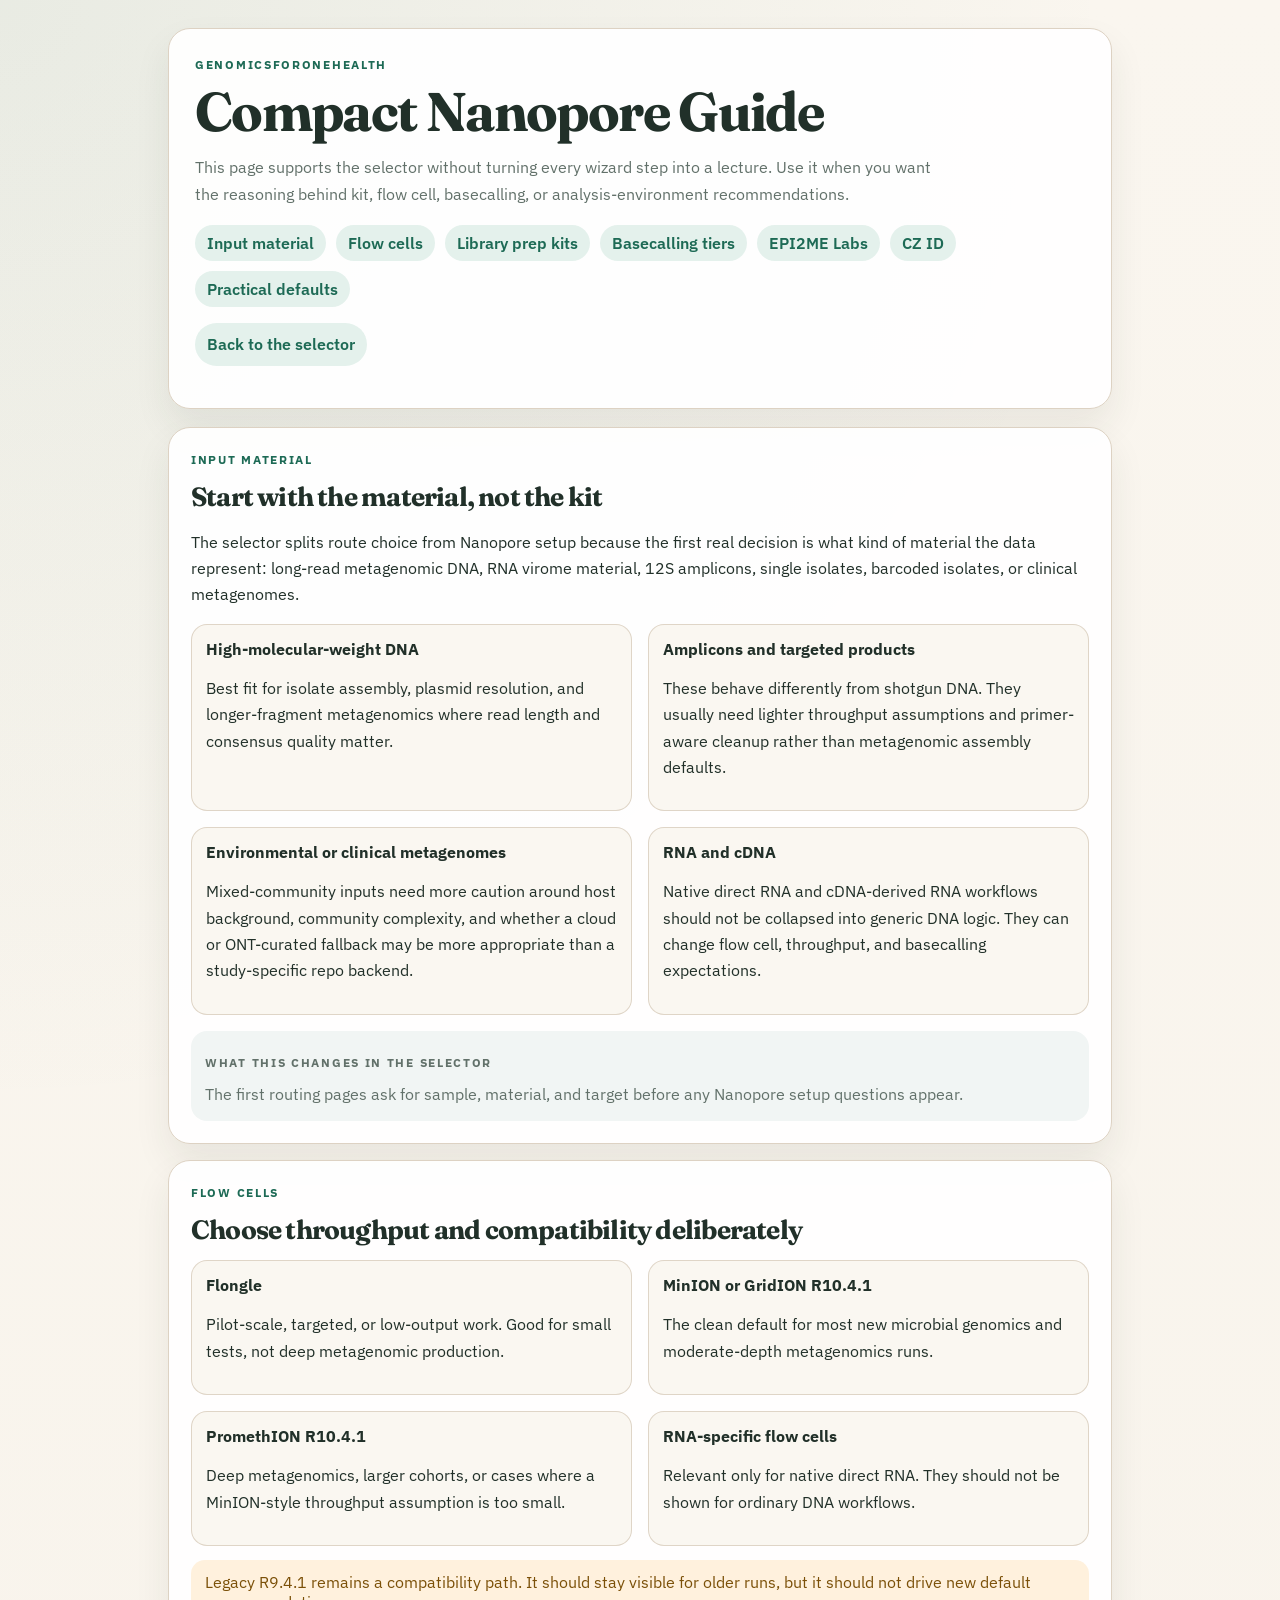
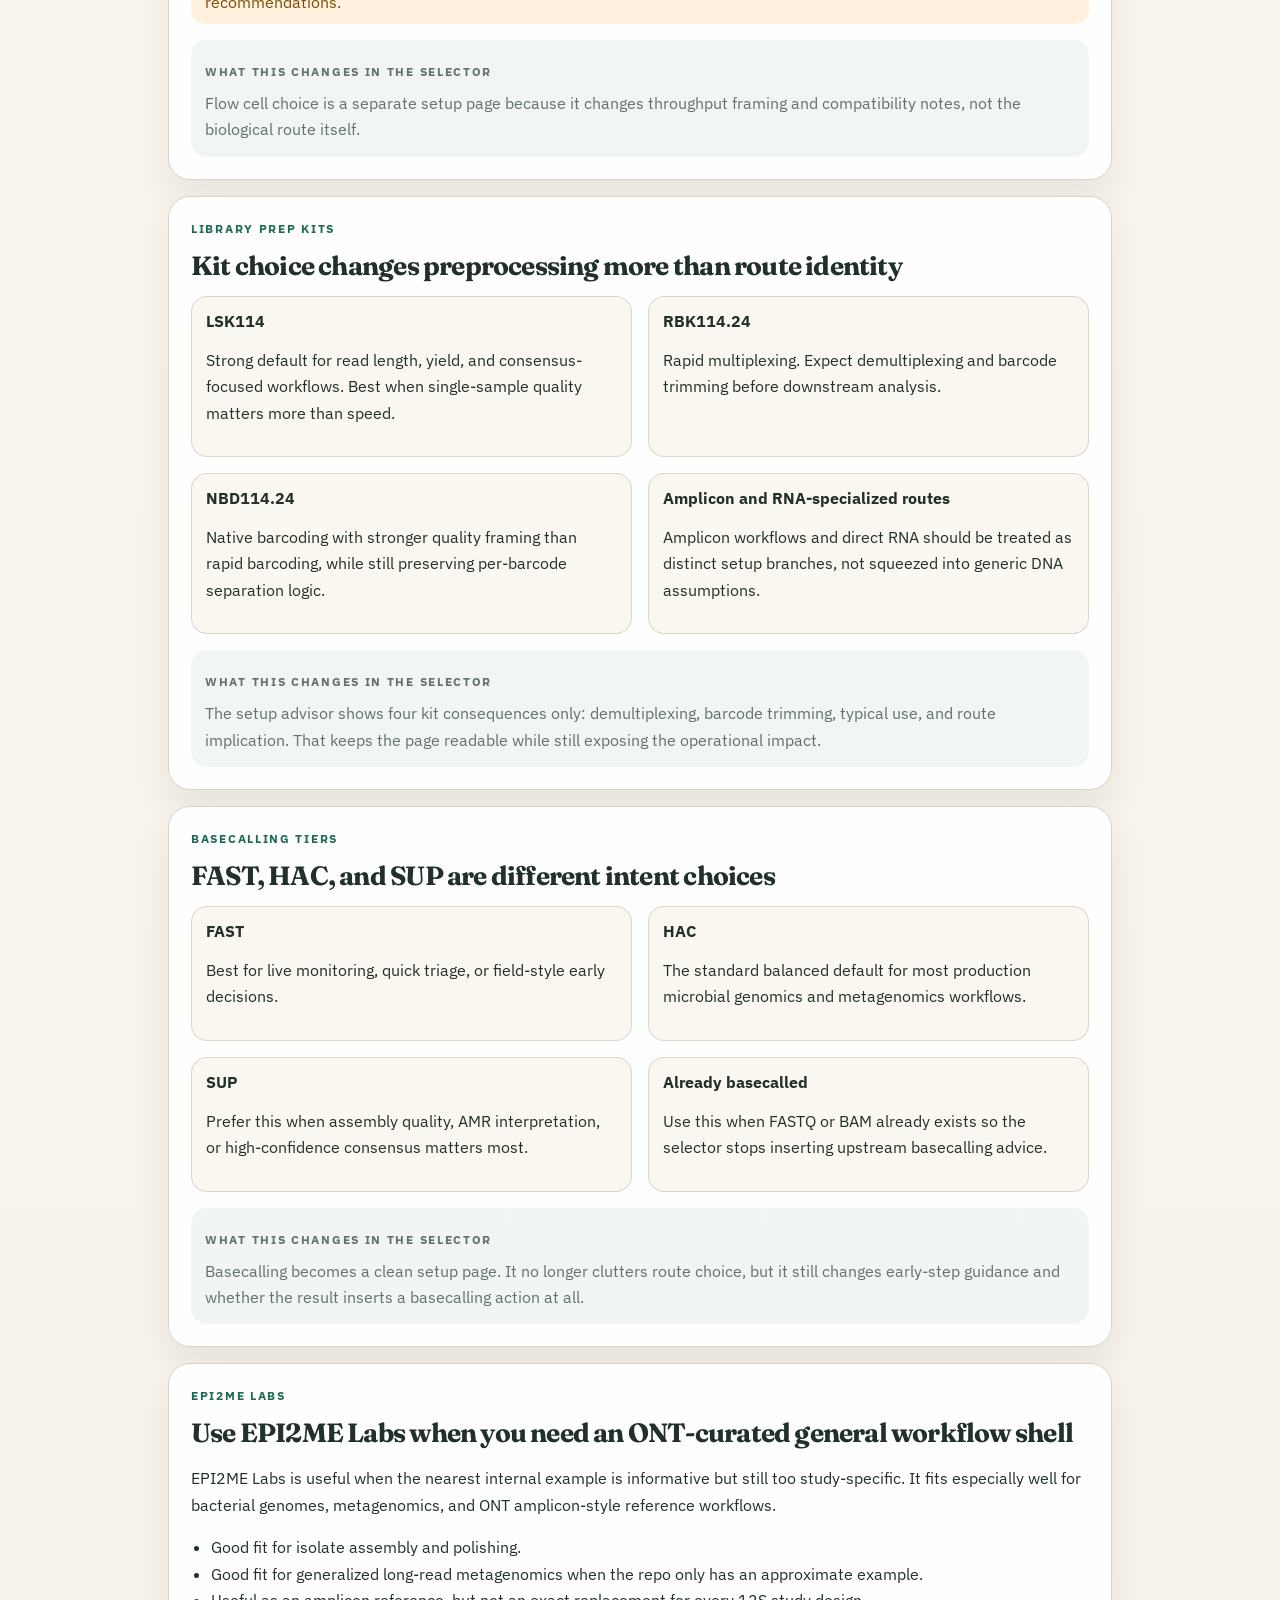
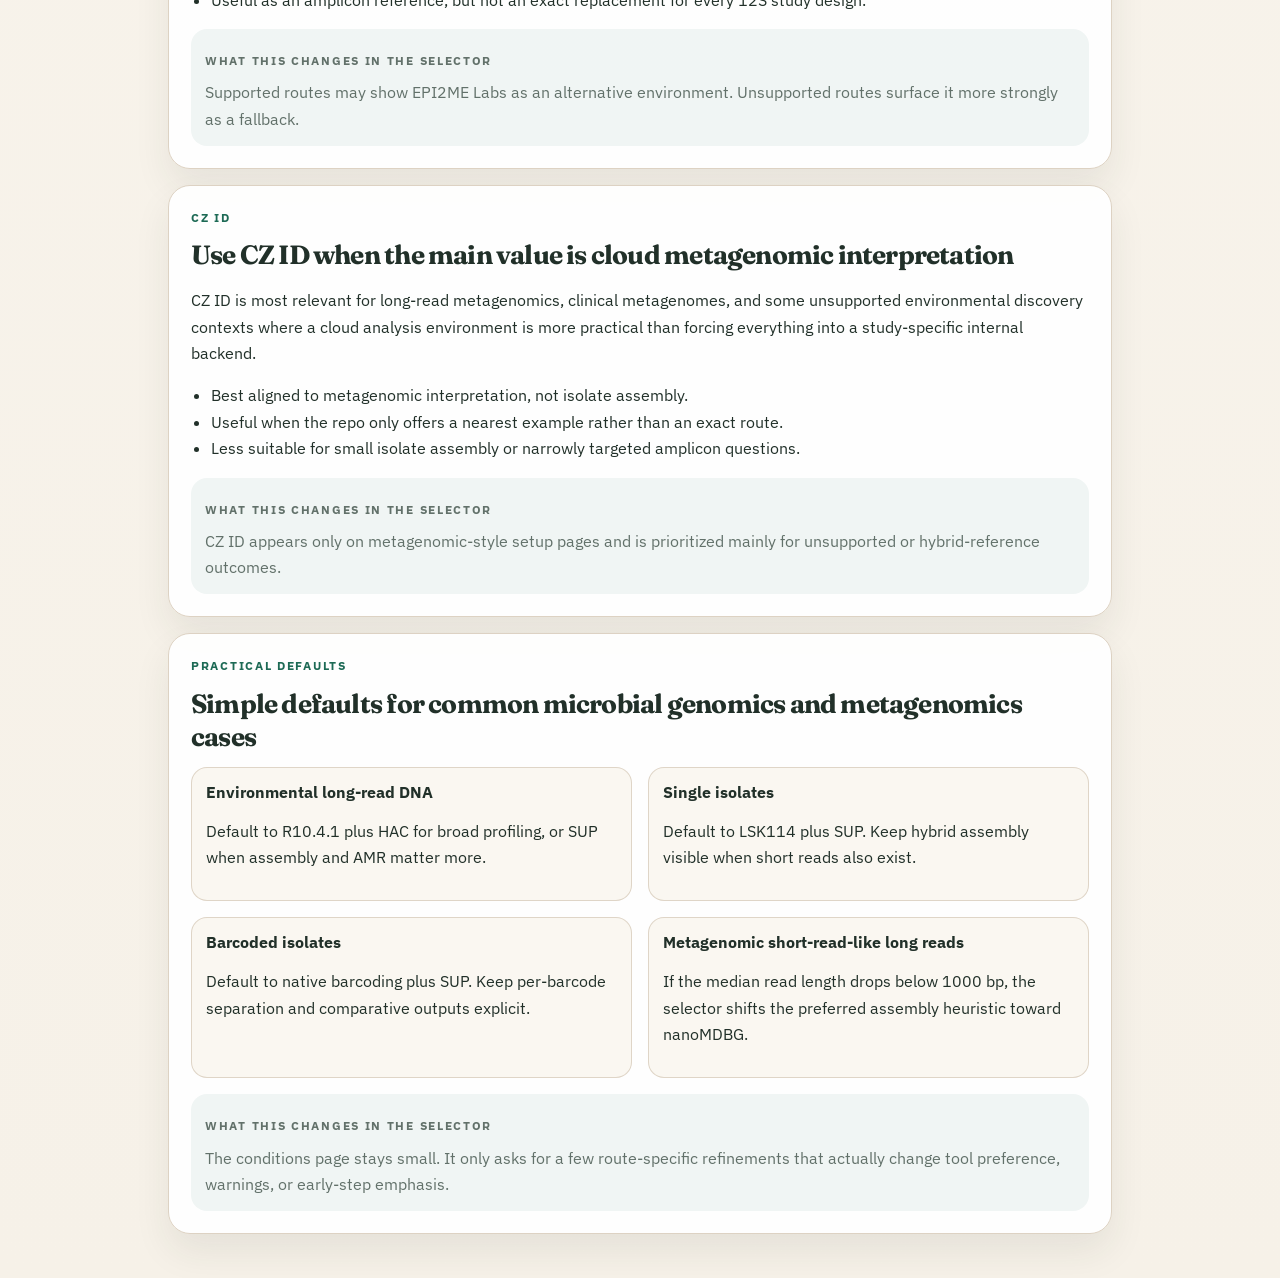
==== docs/nanopore-guide.html @ b4182f27 "docs: split selector into route and setup advisors" ====
<!DOCTYPE html>
<html lang="en">

<head>
  <meta charset="UTF-8">
  <meta name="viewport" content="width=device-width, initial-scale=1.0">
  <title>Nanopore Guide</title>
  <meta name="description"
    content="Compact Nanopore guide for the GenomicsForOneHealth selector: input material, flow cells, kits, basecalling tiers, and when to use EPI2ME Labs or CZ ID.">
  <link rel="preconnect" href="https://fonts.googleapis.com">
  <link rel="preconnect" href="https://fonts.gstatic.com" crossorigin>
  <link
    href="https://fonts.googleapis.com/css2?family=Fraunces:opsz,wght@9..144,600;9..144,700&family=IBM+Plex+Sans:wght@400;500;600;700&display=swap"
    rel="stylesheet">
  <style>
    :root {
      --bg: #f6f1e8;
      --panel: #ffffff;
      --line: #ddd2c3;
      --text: #213029;
      --muted: #62716a;
      --accent: #1d6a55;
      --accent-soft: #e4f1ec;
      --warn-bg: #fff1dd;
      --warn-text: #7b5008;
      --shadow: 0 18px 36px rgba(33, 48, 41, 0.08);
      --radius: 22px;
    }

    * {
      box-sizing: border-box;
    }

    body {
      margin: 0;
      font-family: "IBM Plex Sans", system-ui, sans-serif;
      color: var(--text);
      background:
        radial-gradient(circle at top left, rgba(29, 106, 85, 0.08), transparent 24%),
        linear-gradient(180deg, #faf6ef 0%, var(--bg) 100%);
    }

    main {
      max-width: 980px;
      margin: 0 auto;
      padding: 28px 18px 44px;
    }

    header,
    section {
      background: rgba(255, 255, 255, 0.94);
      border: 1px solid var(--line);
      border-radius: var(--radius);
      box-shadow: var(--shadow);
    }

    header {
      padding: 26px;
    }

    .eyebrow,
    .section-label,
    .impact-label {
      margin: 0;
      font-size: 0.76rem;
      font-weight: 700;
      letter-spacing: 0.14em;
      text-transform: uppercase;
      color: var(--accent);
    }

    h1,
    h2 {
      margin: 10px 0 0;
      font-family: "Fraunces", Georgia, serif;
      letter-spacing: -0.03em;
    }

    h1 {
      font-size: clamp(2rem, 5vw, 3.4rem);
      line-height: 0.98;
    }

    h2 {
      font-size: 1.65rem;
    }

    p,
    li {
      line-height: 1.65;
    }

    .hero-text {
      max-width: 740px;
      color: var(--muted);
    }

    .guide-nav {
      margin-top: 18px;
      display: flex;
      flex-wrap: wrap;
      gap: 10px;
    }

    .guide-nav a,
    .back-link {
      display: inline-flex;
      align-items: center;
      padding: 8px 12px;
      border-radius: 999px;
      text-decoration: none;
      font-weight: 600;
      background: var(--accent-soft);
      color: var(--accent);
    }

    .stack {
      display: grid;
      gap: 16px;
      margin-top: 18px;
    }

    section {
      padding: 22px;
    }

    .two-col {
      display: grid;
      grid-template-columns: repeat(2, minmax(0, 1fr));
      gap: 16px;
      margin-top: 14px;
    }

    .subcard {
      padding: 14px;
      border-radius: 16px;
      background: #faf7f1;
      border: 1px solid rgba(221, 210, 195, 0.9);
    }

    .subcard h3 {
      margin: 0 0 8px;
      font-size: 1rem;
    }

    .impact {
      margin-top: 16px;
      padding: 14px;
      border-radius: 16px;
      background: rgba(29, 106, 85, 0.06);
    }

    .impact p {
      margin: 8px 0 0;
      color: var(--muted);
    }

    .warning {
      margin-top: 14px;
      padding: 12px 14px;
      border-radius: 14px;
      background: var(--warn-bg);
      color: var(--warn-text);
    }

    ul {
      padding-left: 20px;
    }

    @media (max-width: 720px) {
      .two-col {
        grid-template-columns: 1fr;
      }
    }
  </style>
</head>

<body>
  <main>
    <header>
      <p class="eyebrow">GenomicsForOneHealth</p>
      <h1>Compact Nanopore Guide</h1>
      <p class="hero-text">
        This page supports the selector without turning every wizard step into a lecture. Use it when you want the
        reasoning behind kit, flow cell, basecalling, or analysis-environment recommendations.
      </p>
      <nav class="guide-nav">
        <a href="#input-material">Input material</a>
        <a href="#flow-cells">Flow cells</a>
        <a href="#library-prep-kits">Library prep kits</a>
        <a href="#basecalling-tiers">Basecalling tiers</a>
        <a href="#epi2me">EPI2ME Labs</a>
        <a href="#czid">CZ ID</a>
        <a href="#defaults">Practical defaults</a>
      </nav>
      <p><a class="back-link" href="index.html">Back to the selector</a></p>
    </header>

    <div class="stack">
      <section id="input-material">
        <p class="section-label">Input material</p>
        <h2>Start with the material, not the kit</h2>
        <p>
          The selector splits route choice from Nanopore setup because the first real decision is what kind of material
          the data represent: long-read metagenomic DNA, RNA virome material, 12S amplicons, single isolates,
          barcoded isolates, or clinical metagenomes.
        </p>
        <div class="two-col">
          <div class="subcard">
            <h3>High-molecular-weight DNA</h3>
            <p>
              Best fit for isolate assembly, plasmid resolution, and longer-fragment metagenomics where read length and
              consensus quality matter.
            </p>
          </div>
          <div class="subcard">
            <h3>Amplicons and targeted products</h3>
            <p>
              These behave differently from shotgun DNA. They usually need lighter throughput assumptions and
              primer-aware cleanup rather than metagenomic assembly defaults.
            </p>
          </div>
          <div class="subcard">
            <h3>Environmental or clinical metagenomes</h3>
            <p>
              Mixed-community inputs need more caution around host background, community complexity, and whether a
              cloud or ONT-curated fallback may be more appropriate than a study-specific repo backend.
            </p>
          </div>
          <div class="subcard">
            <h3>RNA and cDNA</h3>
            <p>
              Native direct RNA and cDNA-derived RNA workflows should not be collapsed into generic DNA logic. They can
              change flow cell, throughput, and basecalling expectations.
            </p>
          </div>
        </div>
        <div class="impact">
          <p class="impact-label">What this changes in the selector</p>
          <p>
            The first routing pages ask for sample, material, and target before any Nanopore setup questions appear.
          </p>
        </div>
      </section>

      <section id="flow-cells">
        <p class="section-label">Flow cells</p>
        <h2>Choose throughput and compatibility deliberately</h2>
        <div class="two-col">
          <div class="subcard">
            <h3>Flongle</h3>
            <p>Pilot-scale, targeted, or low-output work. Good for small tests, not deep metagenomic production.</p>
          </div>
          <div class="subcard">
            <h3>MinION or GridION R10.4.1</h3>
            <p>The clean default for most new microbial genomics and moderate-depth metagenomics runs.</p>
          </div>
          <div class="subcard">
            <h3>PromethION R10.4.1</h3>
            <p>Deep metagenomics, larger cohorts, or cases where a MinION-style throughput assumption is too small.</p>
          </div>
          <div class="subcard">
            <h3>RNA-specific flow cells</h3>
            <p>Relevant only for native direct RNA. They should not be shown for ordinary DNA workflows.</p>
          </div>
        </div>
        <div class="warning">
          Legacy R9.4.1 remains a compatibility path. It should stay visible for older runs, but it should not drive
          new default recommendations.
        </div>
        <div class="impact">
          <p class="impact-label">What this changes in the selector</p>
          <p>
            Flow cell choice is a separate setup page because it changes throughput framing and compatibility notes,
            not the biological route itself.
          </p>
        </div>
      </section>

      <section id="library-prep-kits">
        <p class="section-label">Library prep kits</p>
        <h2>Kit choice changes preprocessing more than route identity</h2>
        <div class="two-col">
          <div class="subcard">
            <h3>LSK114</h3>
            <p>
              Strong default for read length, yield, and consensus-focused workflows. Best when single-sample quality
              matters more than speed.
            </p>
          </div>
          <div class="subcard">
            <h3>RBK114.24</h3>
            <p>
              Rapid multiplexing. Expect demultiplexing and barcode trimming before downstream analysis.
            </p>
          </div>
          <div class="subcard">
            <h3>NBD114.24</h3>
            <p>
              Native barcoding with stronger quality framing than rapid barcoding, while still preserving per-barcode
              separation logic.
            </p>
          </div>
          <div class="subcard">
            <h3>Amplicon and RNA-specialized routes</h3>
            <p>
              Amplicon workflows and direct RNA should be treated as distinct setup branches, not squeezed into generic
              DNA assumptions.
            </p>
          </div>
        </div>
        <div class="impact">
          <p class="impact-label">What this changes in the selector</p>
          <p>
            The setup advisor shows four kit consequences only: demultiplexing, barcode trimming, typical use, and
            route implication. That keeps the page readable while still exposing the operational impact.
          </p>
        </div>
      </section>

      <section id="basecalling-tiers">
        <p class="section-label">Basecalling tiers</p>
        <h2>FAST, HAC, and SUP are different intent choices</h2>
        <div class="two-col">
          <div class="subcard">
            <h3>FAST</h3>
            <p>Best for live monitoring, quick triage, or field-style early decisions.</p>
          </div>
          <div class="subcard">
            <h3>HAC</h3>
            <p>The standard balanced default for most production microbial genomics and metagenomics workflows.</p>
          </div>
          <div class="subcard">
            <h3>SUP</h3>
            <p>Prefer this when assembly quality, AMR interpretation, or high-confidence consensus matters most.</p>
          </div>
          <div class="subcard">
            <h3>Already basecalled</h3>
            <p>Use this when FASTQ or BAM already exists so the selector stops inserting upstream basecalling advice.</p>
          </div>
        </div>
        <div class="impact">
          <p class="impact-label">What this changes in the selector</p>
          <p>
            Basecalling becomes a clean setup page. It no longer clutters route choice, but it still changes early-step
            guidance and whether the result inserts a basecalling action at all.
          </p>
        </div>
      </section>

      <section id="epi2me">
        <p class="section-label">EPI2ME Labs</p>
        <h2>Use EPI2ME Labs when you need an ONT-curated general workflow shell</h2>
        <p>
          EPI2ME Labs is useful when the nearest internal example is informative but still too study-specific. It fits
          especially well for bacterial genomes, metagenomics, and ONT amplicon-style reference workflows.
        </p>
        <ul>
          <li>Good fit for isolate assembly and polishing.</li>
          <li>Good fit for generalized long-read metagenomics when the repo only has an approximate example.</li>
          <li>Useful as an amplicon reference, but not an exact replacement for every 12S study design.</li>
        </ul>
        <div class="impact">
          <p class="impact-label">What this changes in the selector</p>
          <p>
            Supported routes may show EPI2ME Labs as an alternative environment. Unsupported routes surface it more
            strongly as a fallback.
          </p>
        </div>
      </section>

      <section id="czid">
        <p class="section-label">CZ ID</p>
        <h2>Use CZ ID when the main value is cloud metagenomic interpretation</h2>
        <p>
          CZ ID is most relevant for long-read metagenomics, clinical metagenomes, and some unsupported environmental
          discovery contexts where a cloud analysis environment is more practical than forcing everything into a
          study-specific internal backend.
        </p>
        <ul>
          <li>Best aligned to metagenomic interpretation, not isolate assembly.</li>
          <li>Useful when the repo only offers a nearest example rather than an exact route.</li>
          <li>Less suitable for small isolate assembly or narrowly targeted amplicon questions.</li>
        </ul>
        <div class="impact">
          <p class="impact-label">What this changes in the selector</p>
          <p>
            CZ ID appears only on metagenomic-style setup pages and is prioritized mainly for unsupported or
            hybrid-reference outcomes.
          </p>
        </div>
      </section>

      <section id="defaults">
        <p class="section-label">Practical defaults</p>
        <h2>Simple defaults for common microbial genomics and metagenomics cases</h2>
        <div class="two-col">
          <div class="subcard">
            <h3>Environmental long-read DNA</h3>
            <p>Default to R10.4.1 plus HAC for broad profiling, or SUP when assembly and AMR matter more.</p>
          </div>
          <div class="subcard">
            <h3>Single isolates</h3>
            <p>Default to LSK114 plus SUP. Keep hybrid assembly visible when short reads also exist.</p>
          </div>
          <div class="subcard">
            <h3>Barcoded isolates</h3>
            <p>Default to native barcoding plus SUP. Keep per-barcode separation and comparative outputs explicit.</p>
          </div>
          <div class="subcard">
            <h3>Metagenomic short-read-like long reads</h3>
            <p>If the median read length drops below 1000 bp, the selector shifts the preferred assembly heuristic toward nanoMDBG.</p>
          </div>
        </div>
        <div class="impact">
          <p class="impact-label">What this changes in the selector</p>
          <p>
            The conditions page stays small. It only asks for a few route-specific refinements that actually change
            tool preference, warnings, or early-step emphasis.
          </p>
        </div>
      </section>
    </div>
  </main>
</body>

</html>
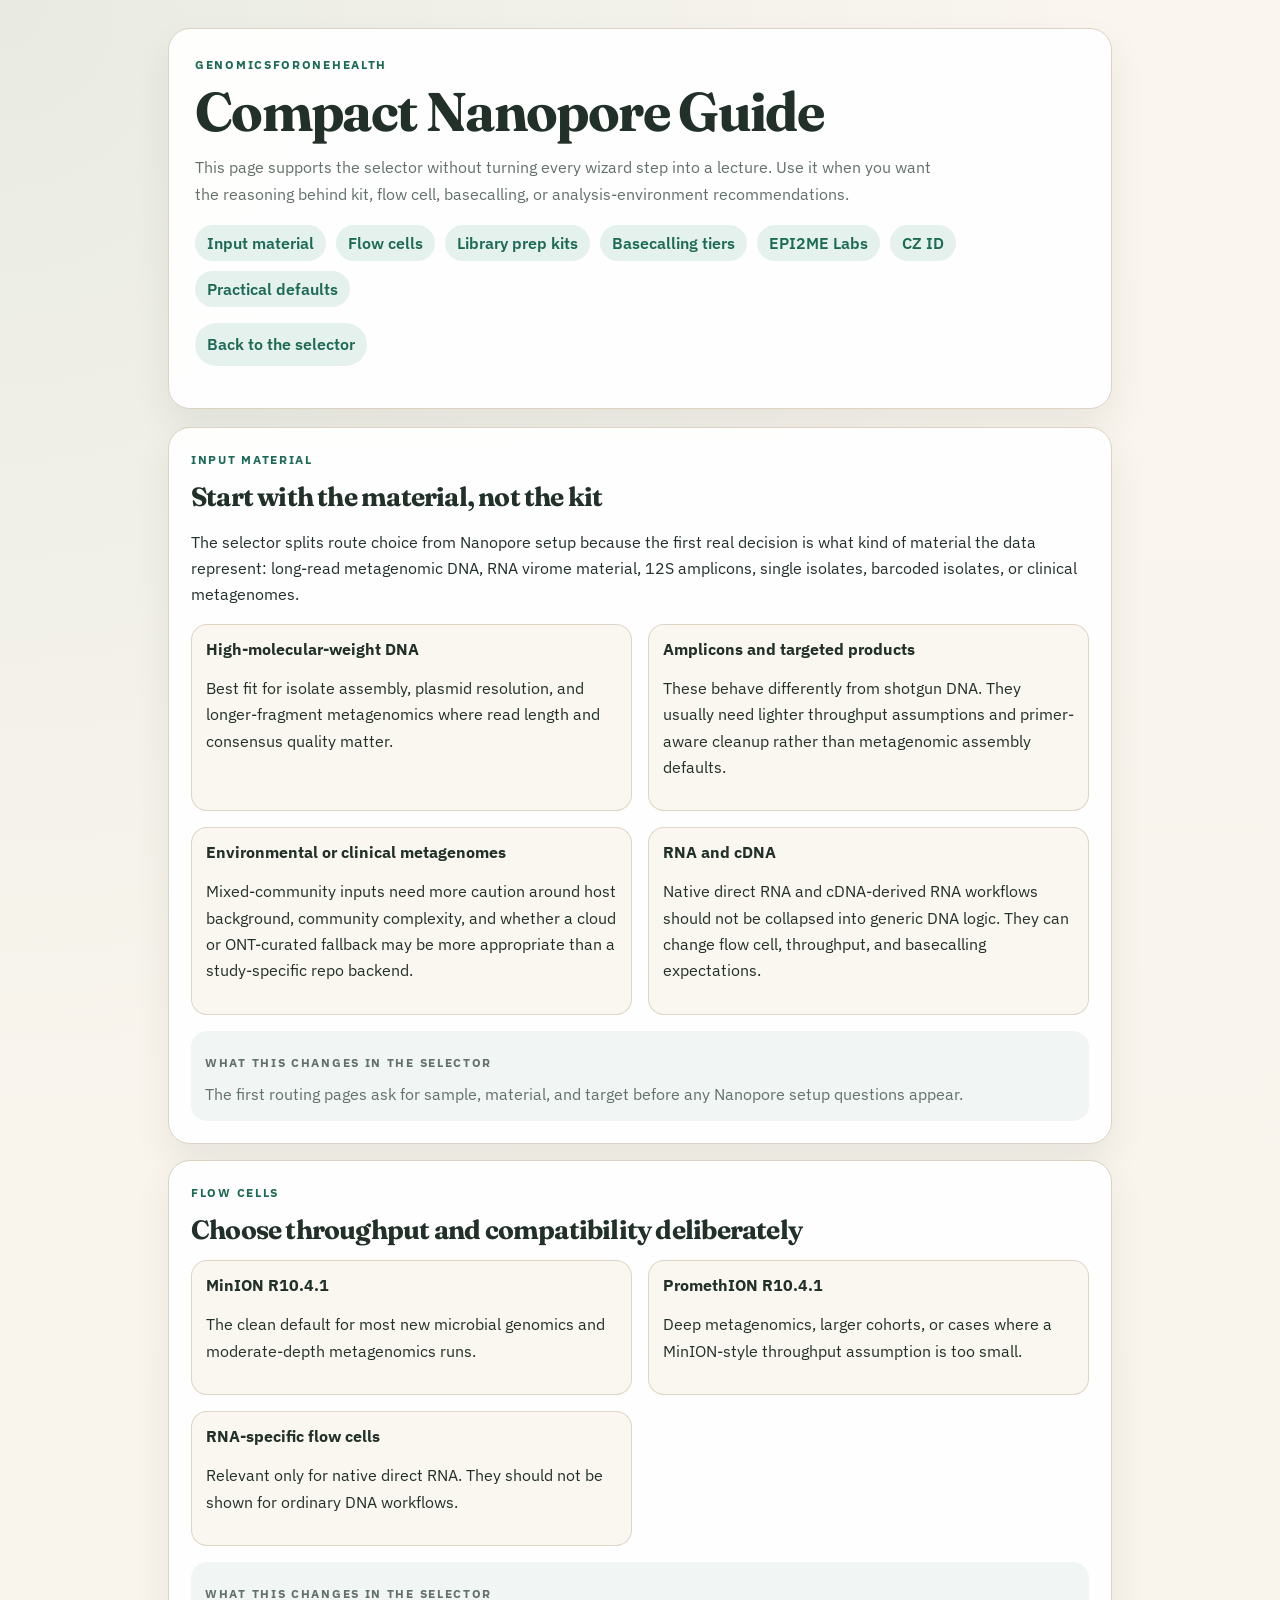
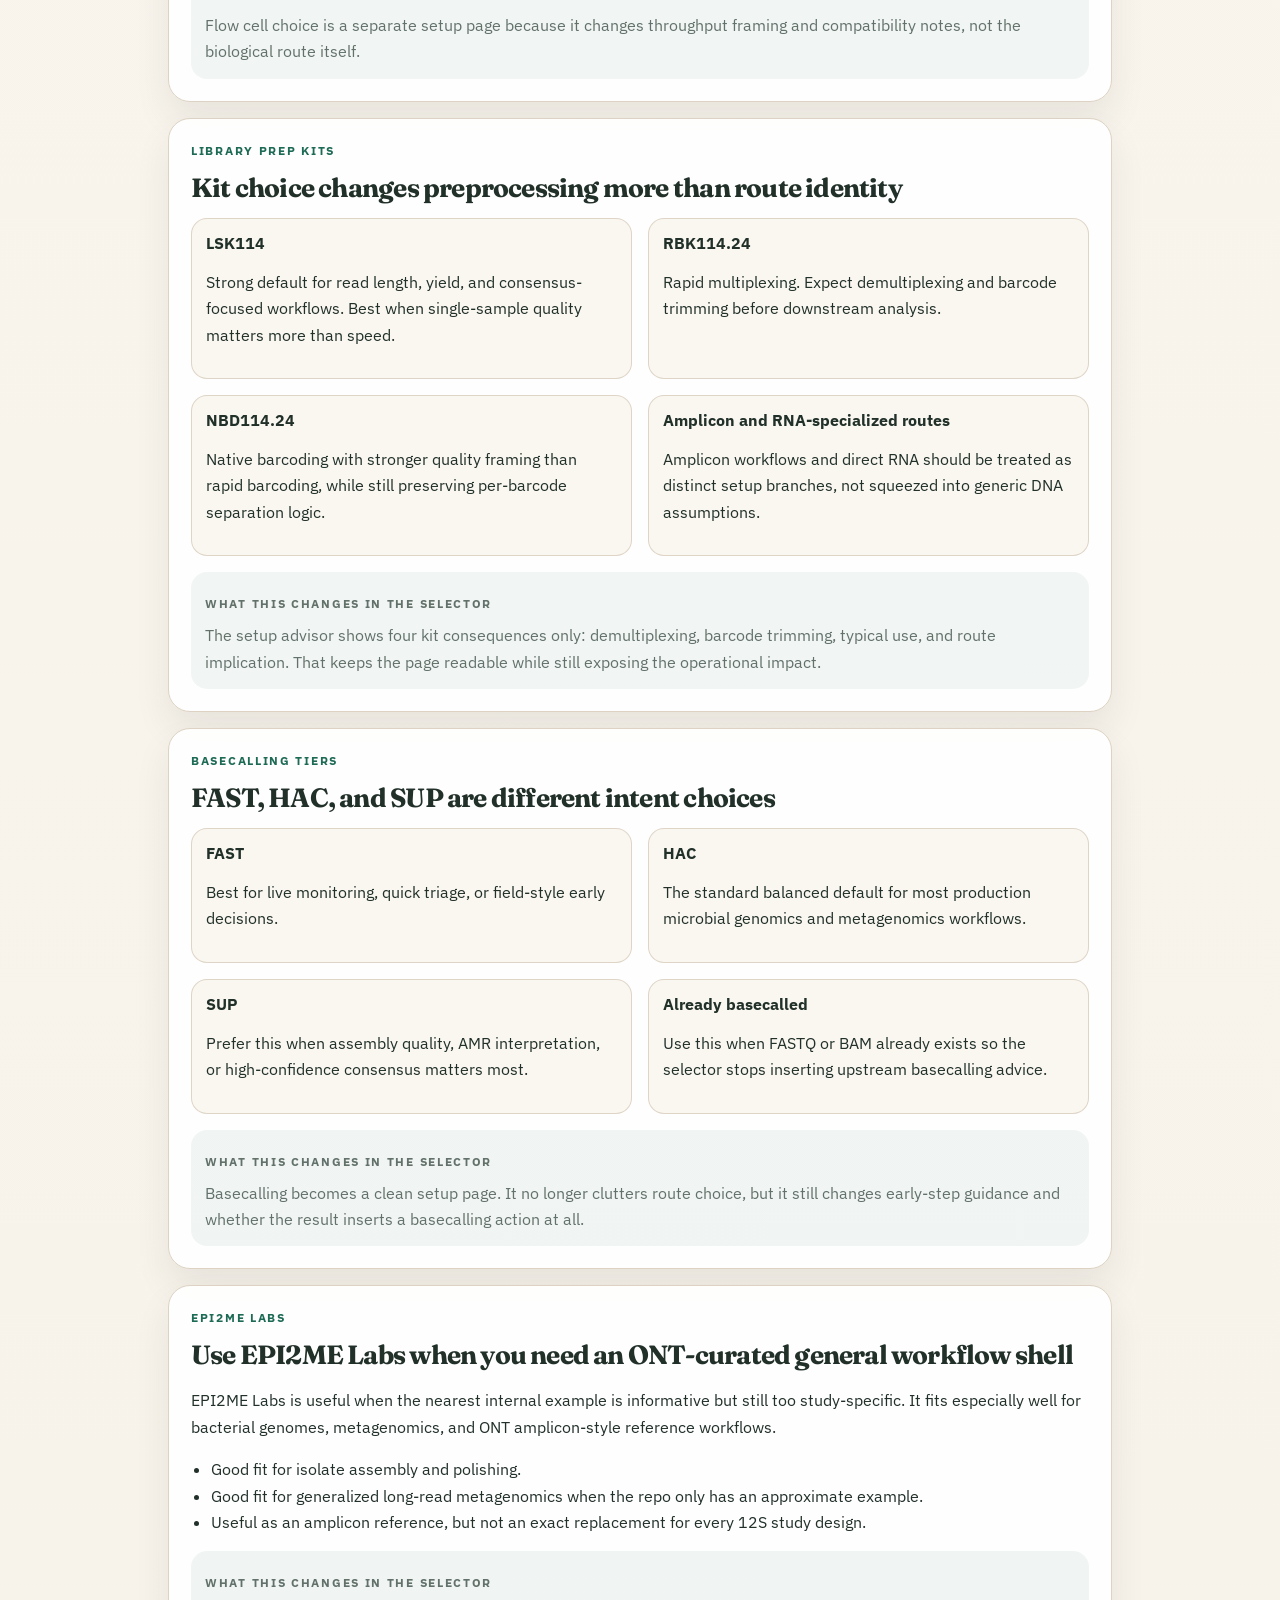
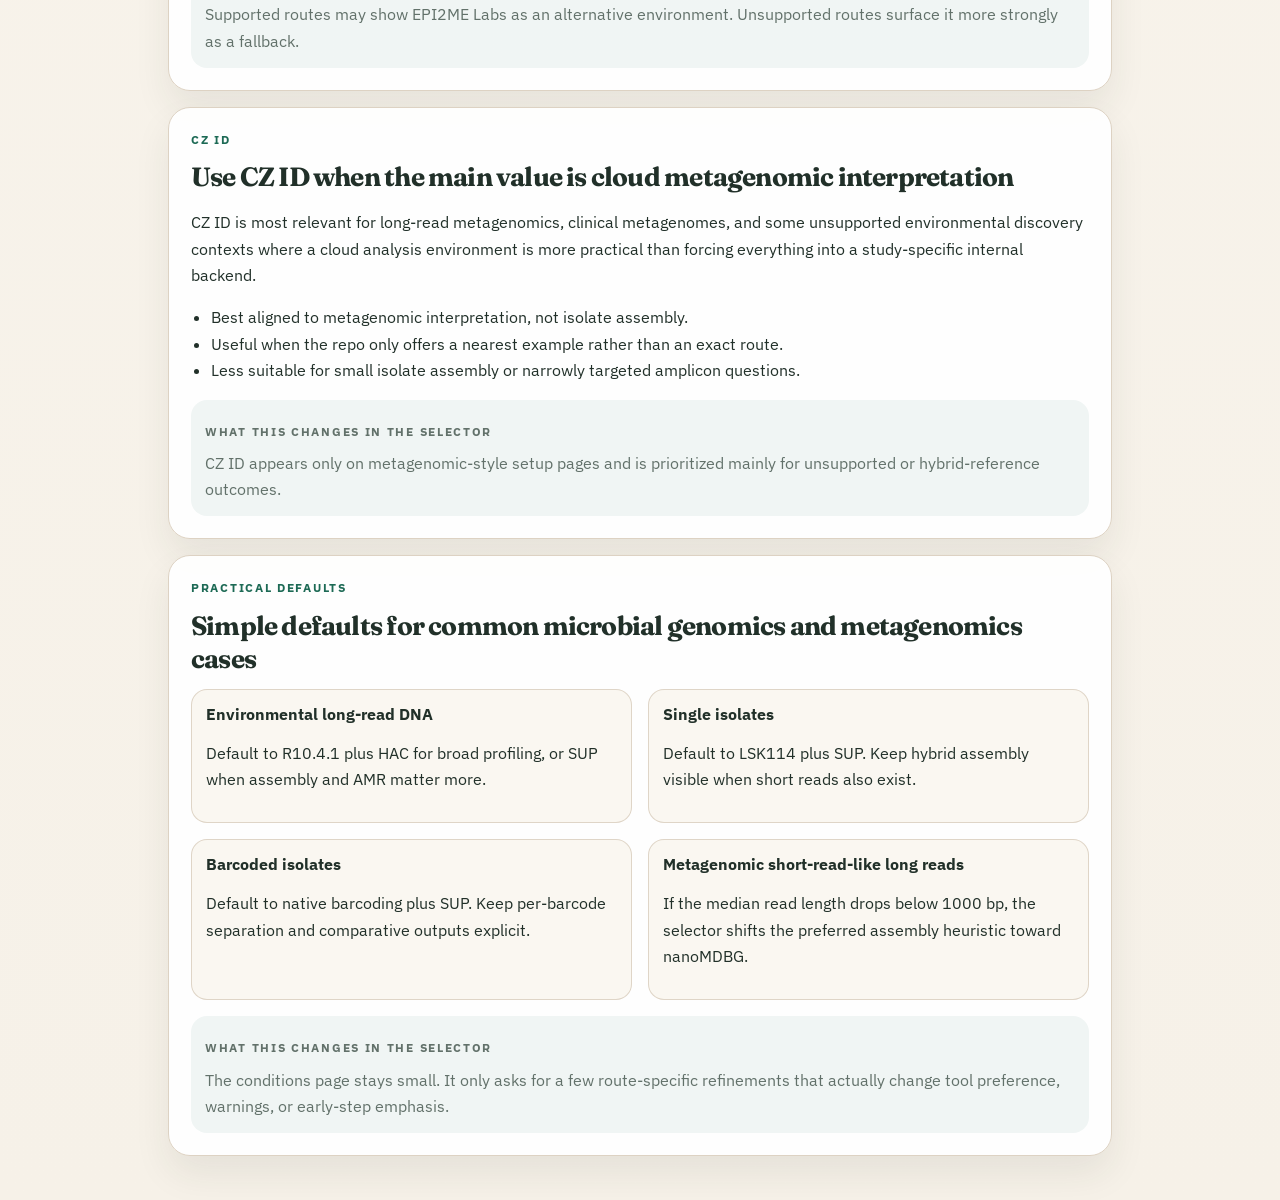
==== commit 55e2e7ad: "docs: remove extra flow cell references" ====
--- a/docs/nanopore-guide.html
+++ b/docs/nanopore-guide.html
@@ -248,11 +248,7 @@
         <h2>Choose throughput and compatibility deliberately</h2>
         <div class="two-col">
           <div class="subcard">
-            <h3>Flongle</h3>
-            <p>Pilot-scale, targeted, or low-output work. Good for small tests, not deep metagenomic production.</p>
-          </div>
-          <div class="subcard">
-            <h3>MinION or GridION R10.4.1</h3>
+            <h3>MinION R10.4.1</h3>
             <p>The clean default for most new microbial genomics and moderate-depth metagenomics runs.</p>
           </div>
           <div class="subcard">
@@ -263,10 +259,6 @@
             <h3>RNA-specific flow cells</h3>
             <p>Relevant only for native direct RNA. They should not be shown for ordinary DNA workflows.</p>
           </div>
-        </div>
-        <div class="warning">
-          Legacy R9.4.1 remains a compatibility path. It should stay visible for older runs, but it should not drive
-          new default recommendations.
         </div>
         <div class="impact">
           <p class="impact-label">What this changes in the selector</p>
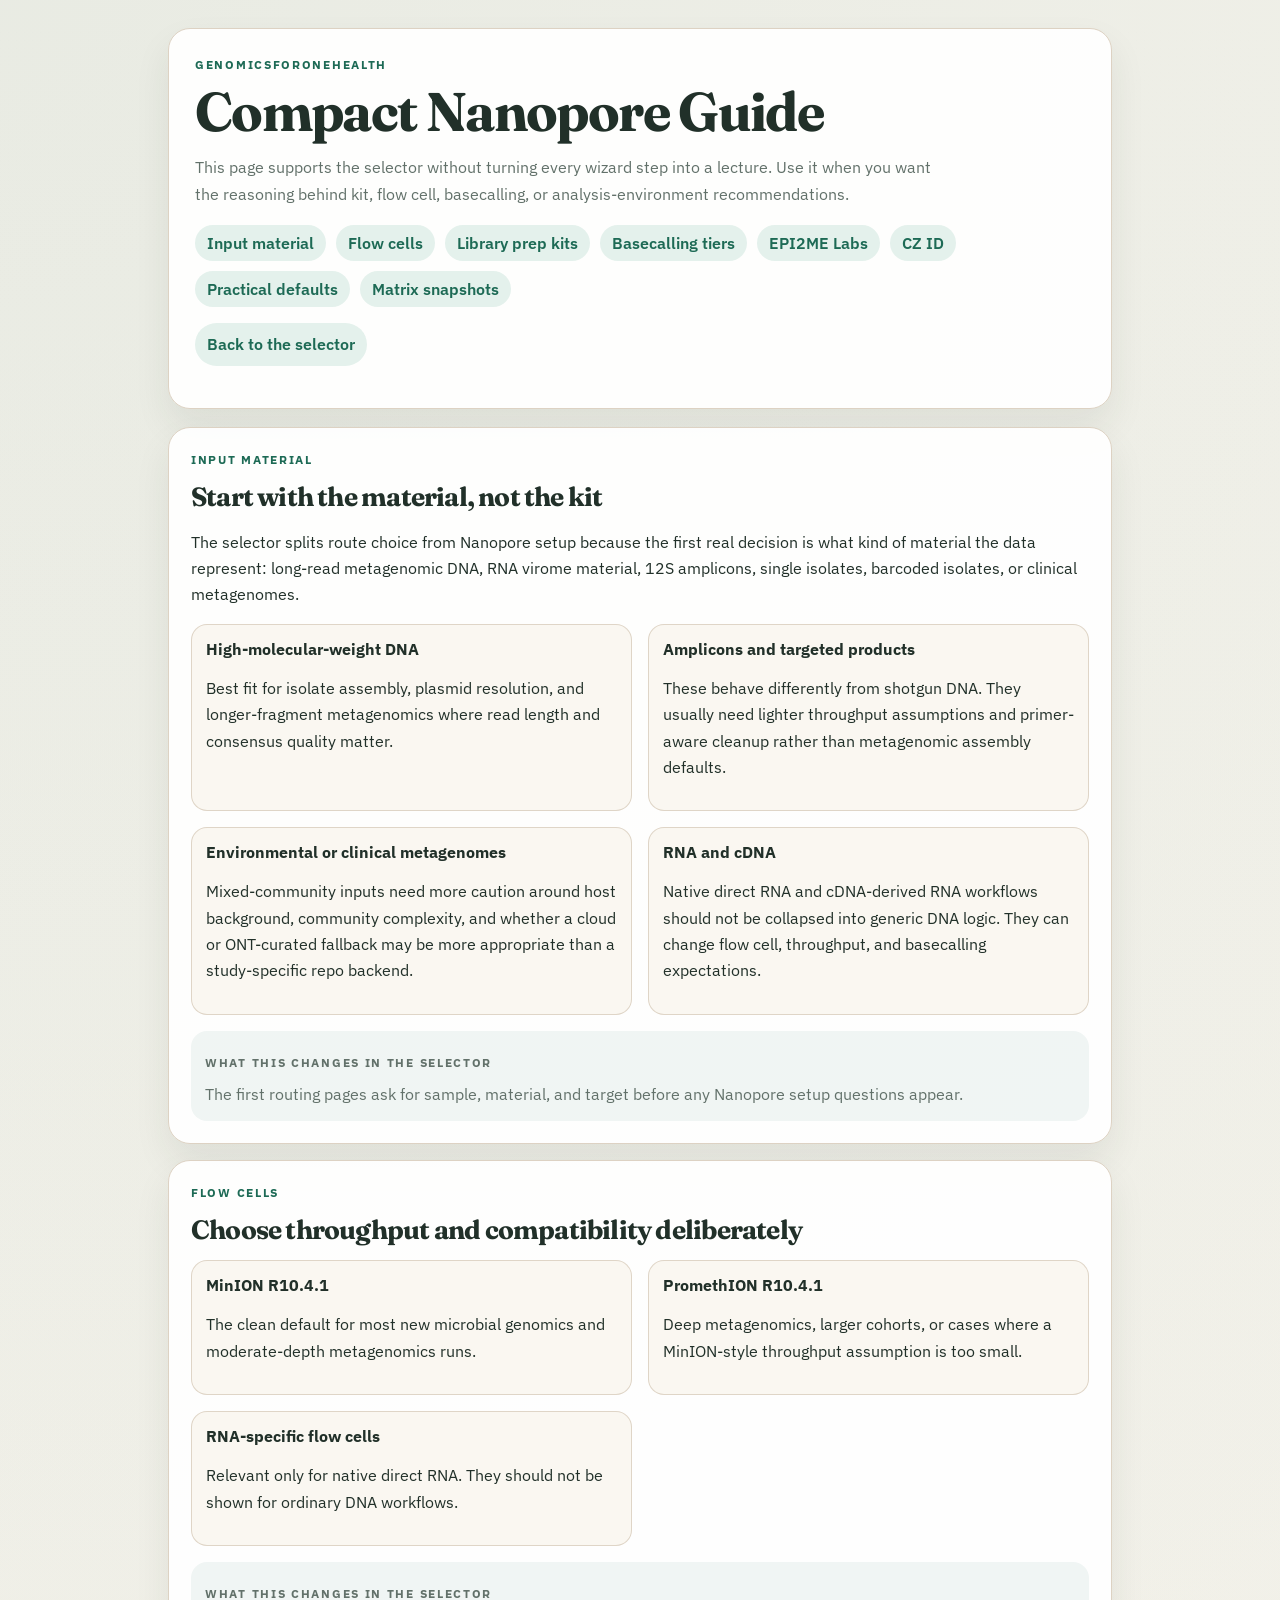
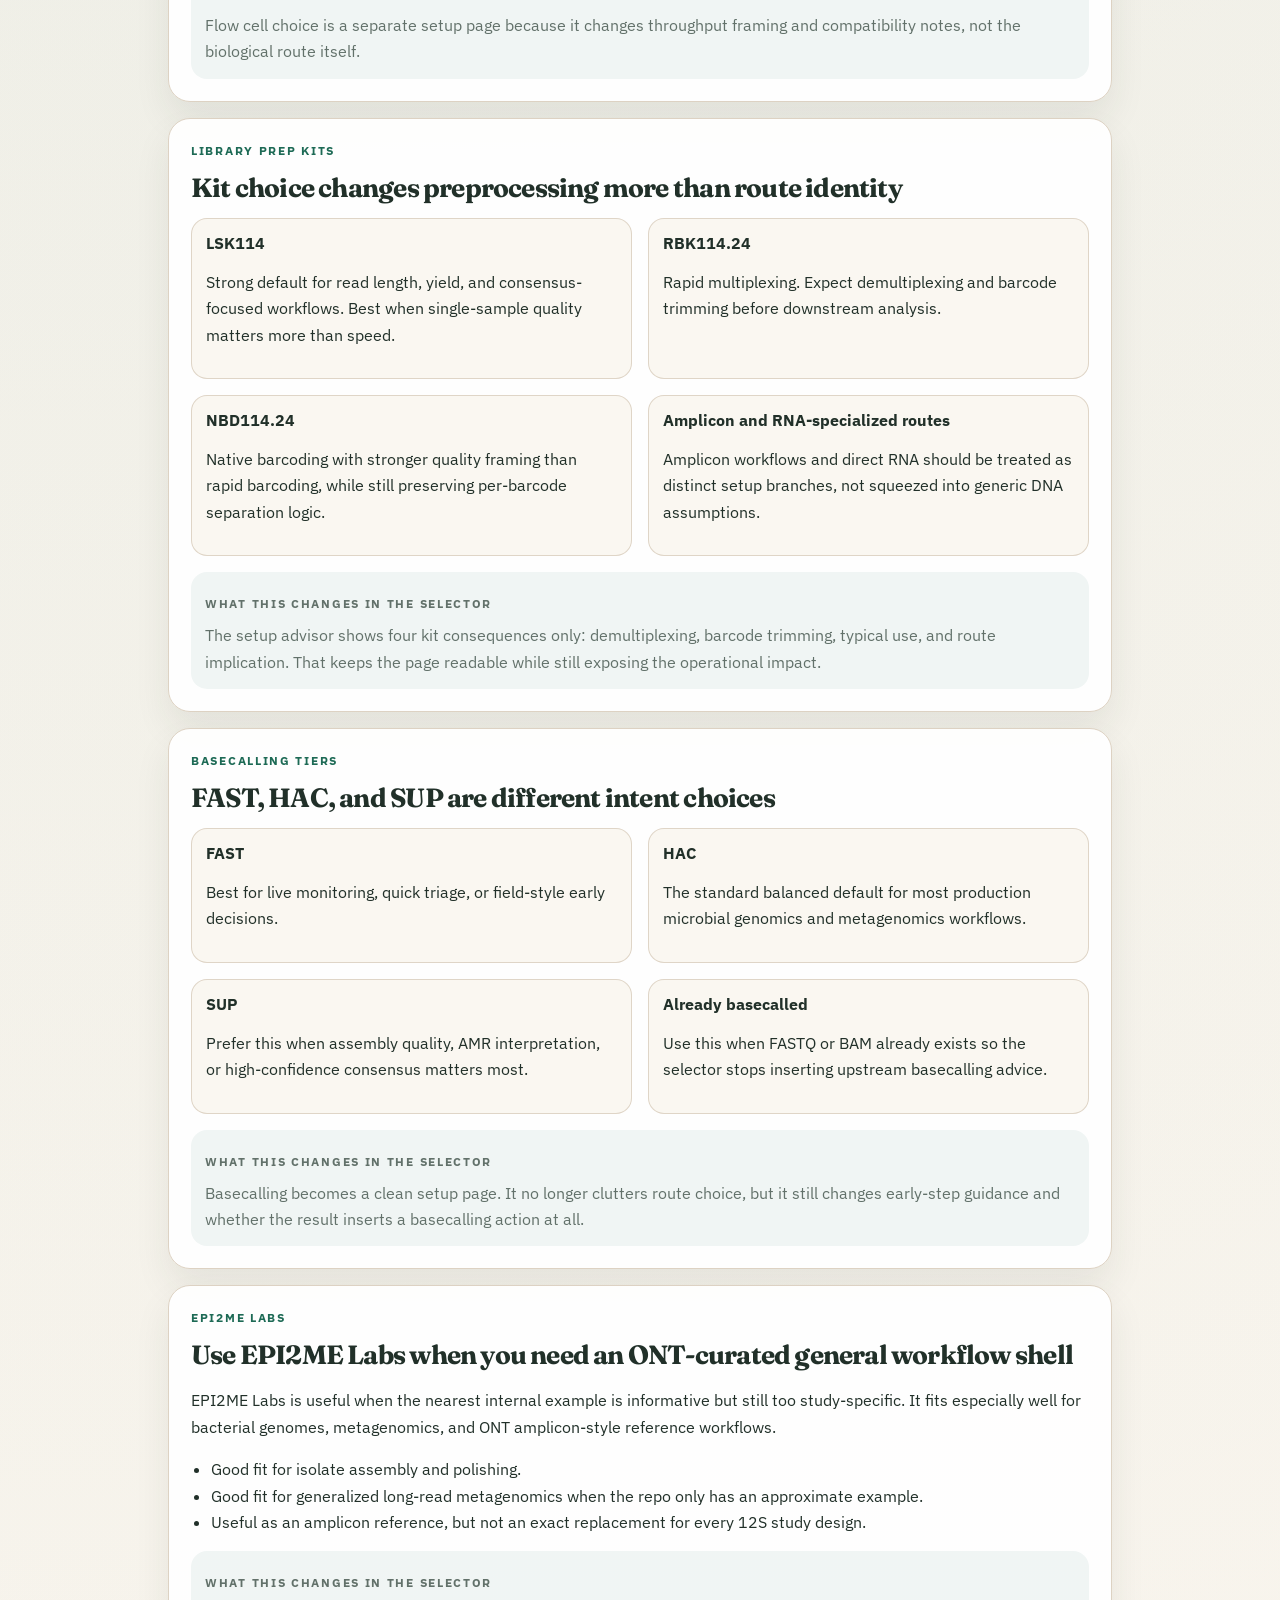
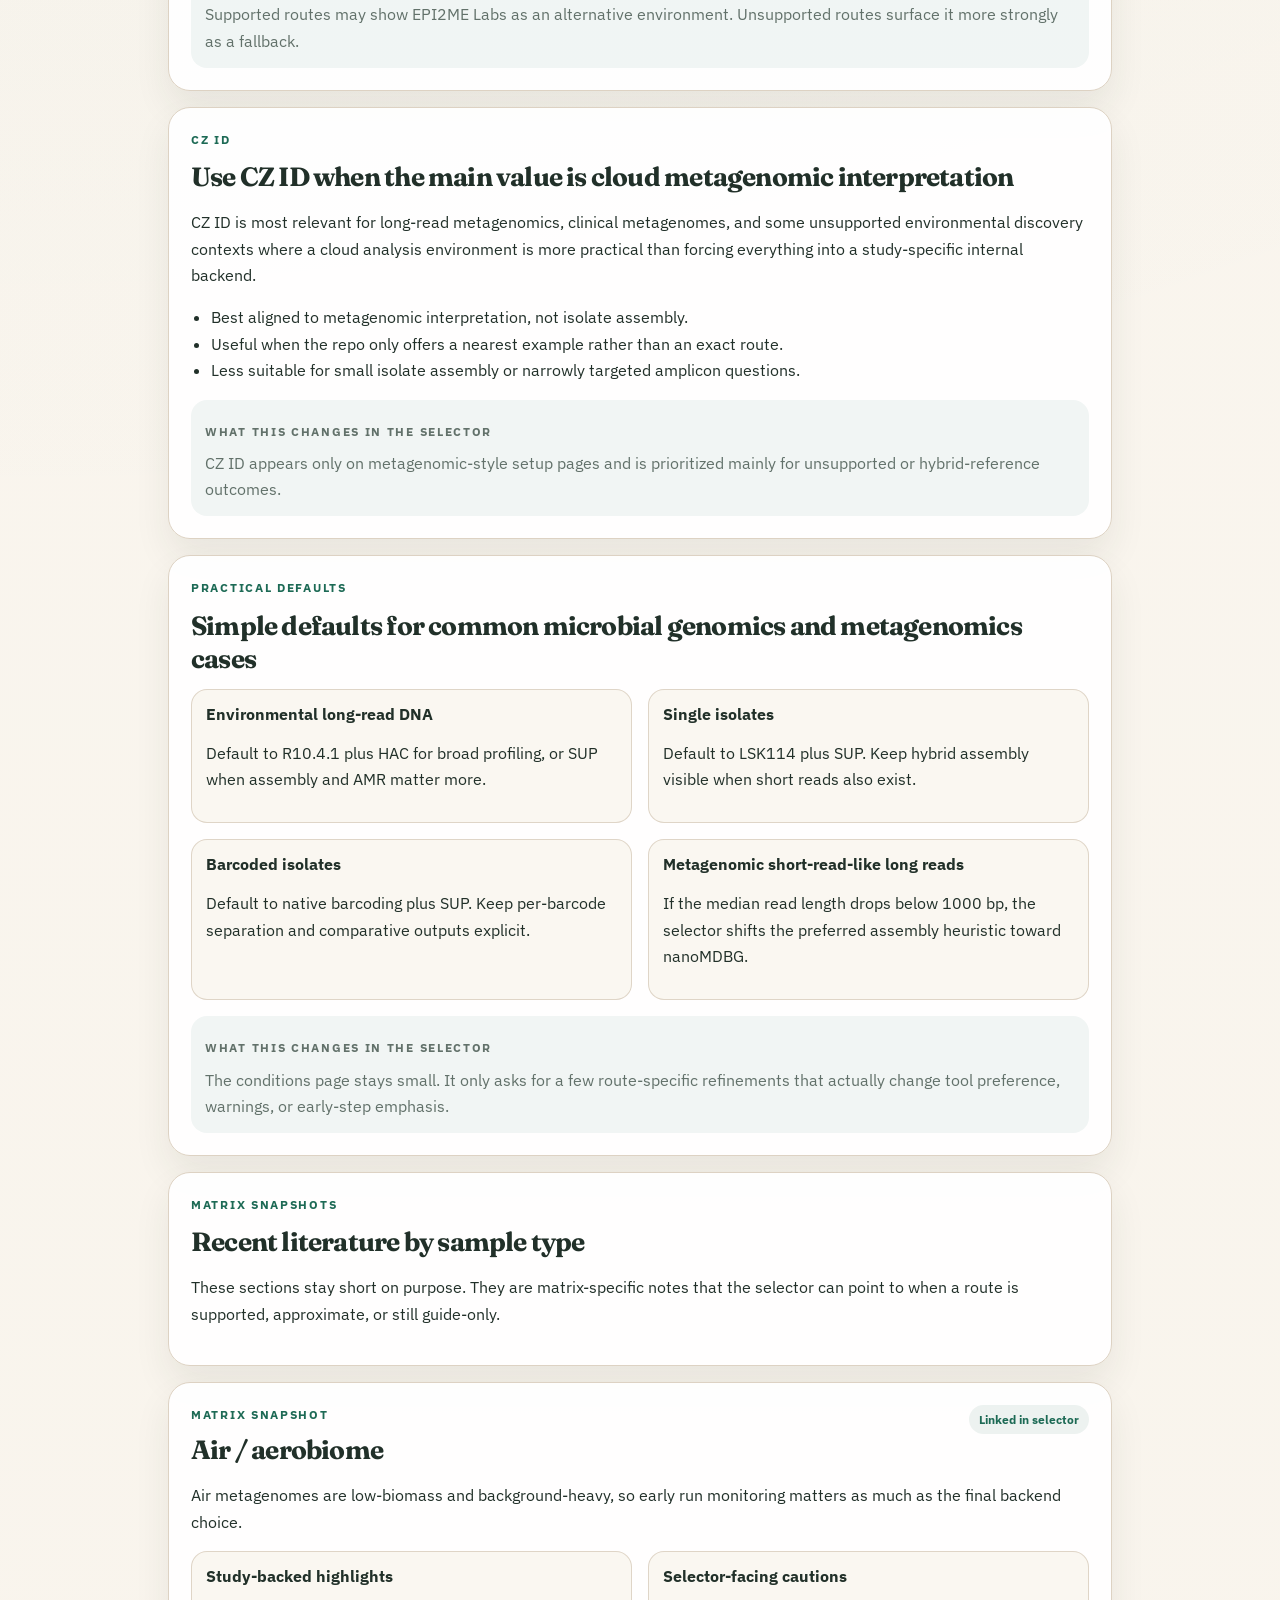
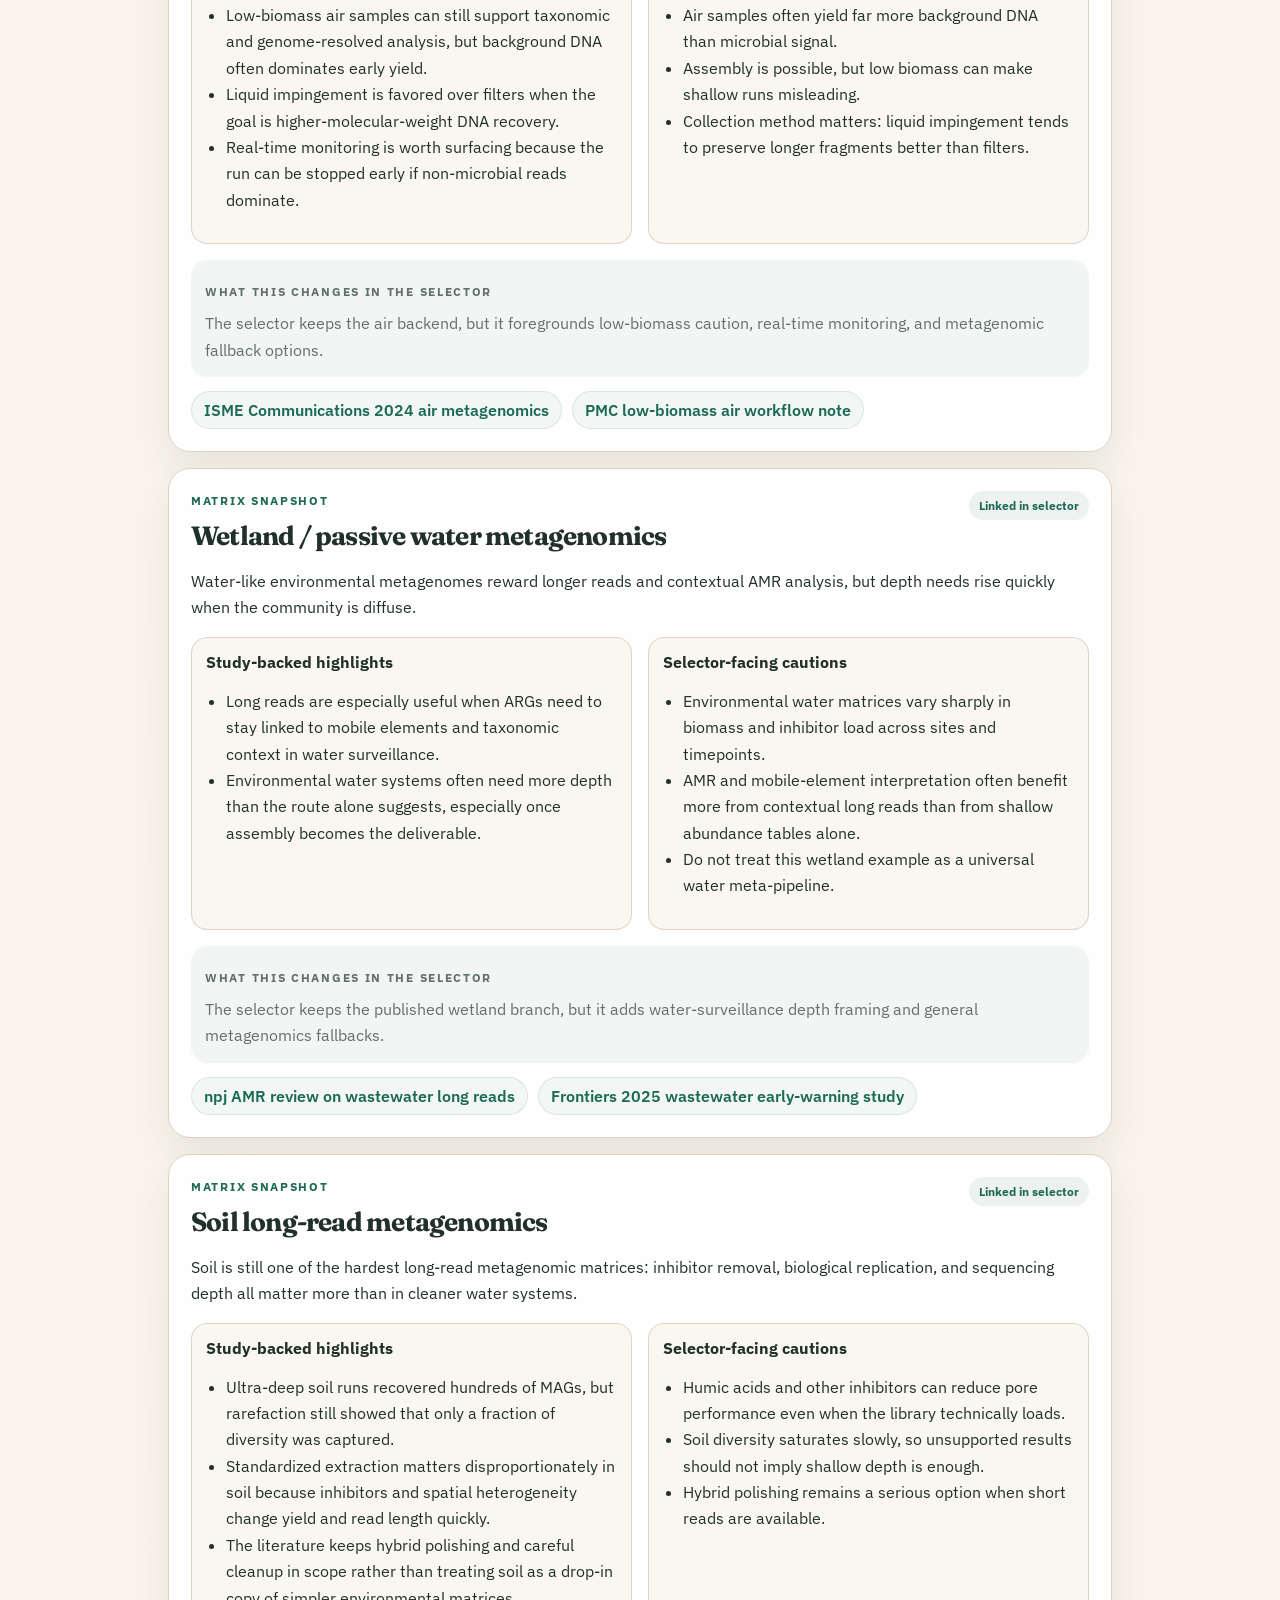
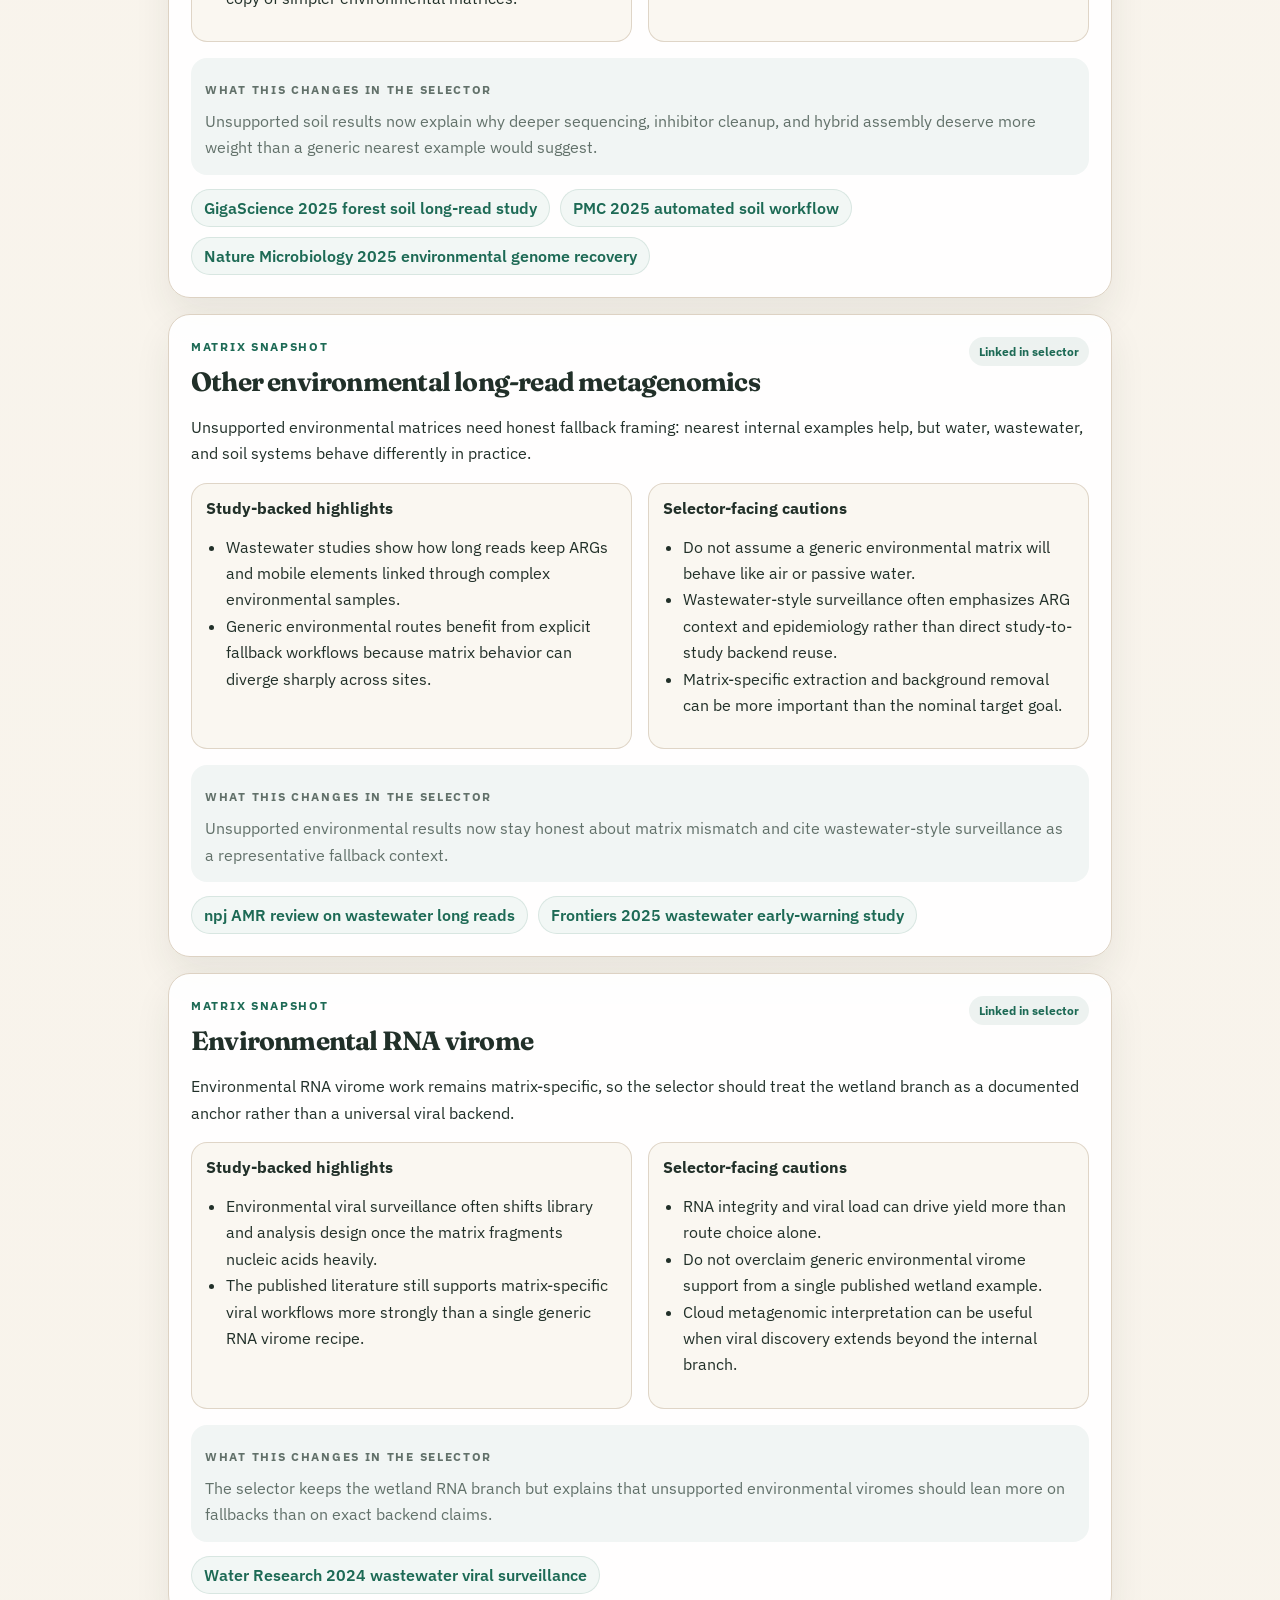
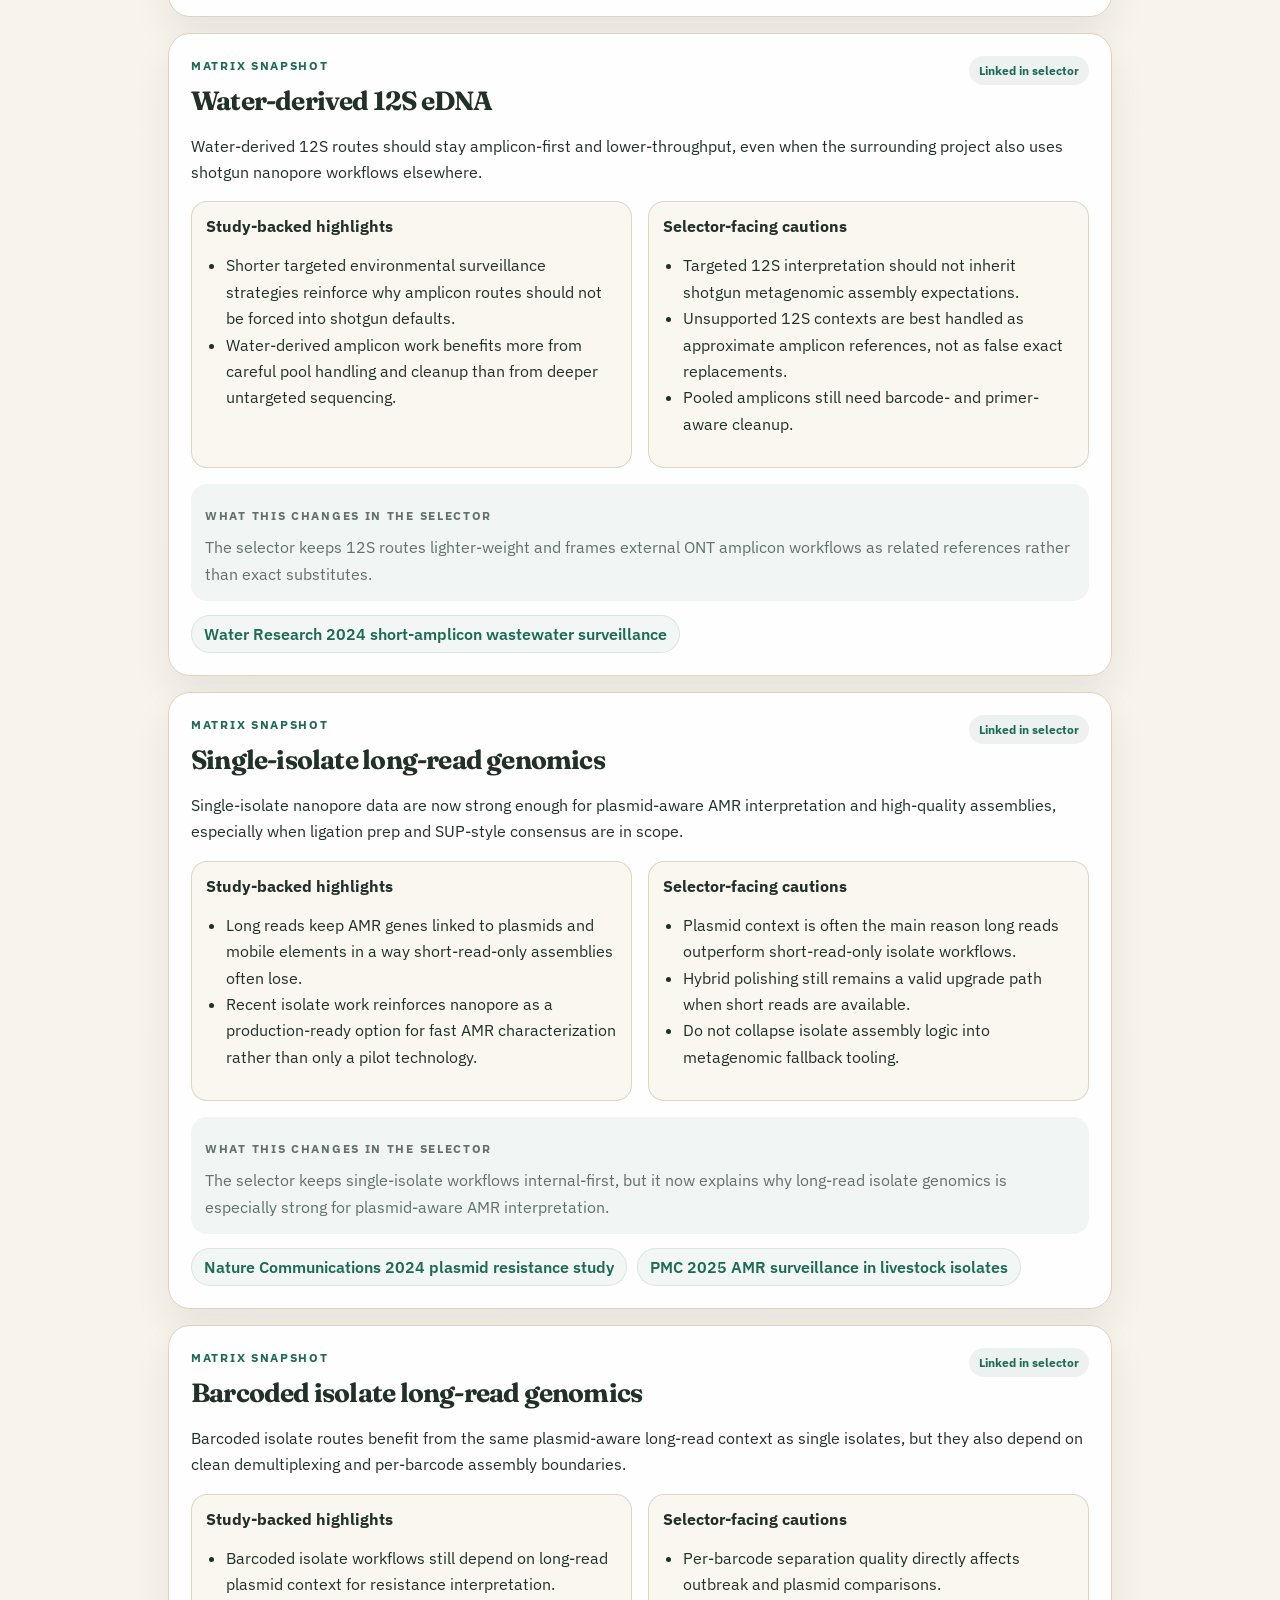
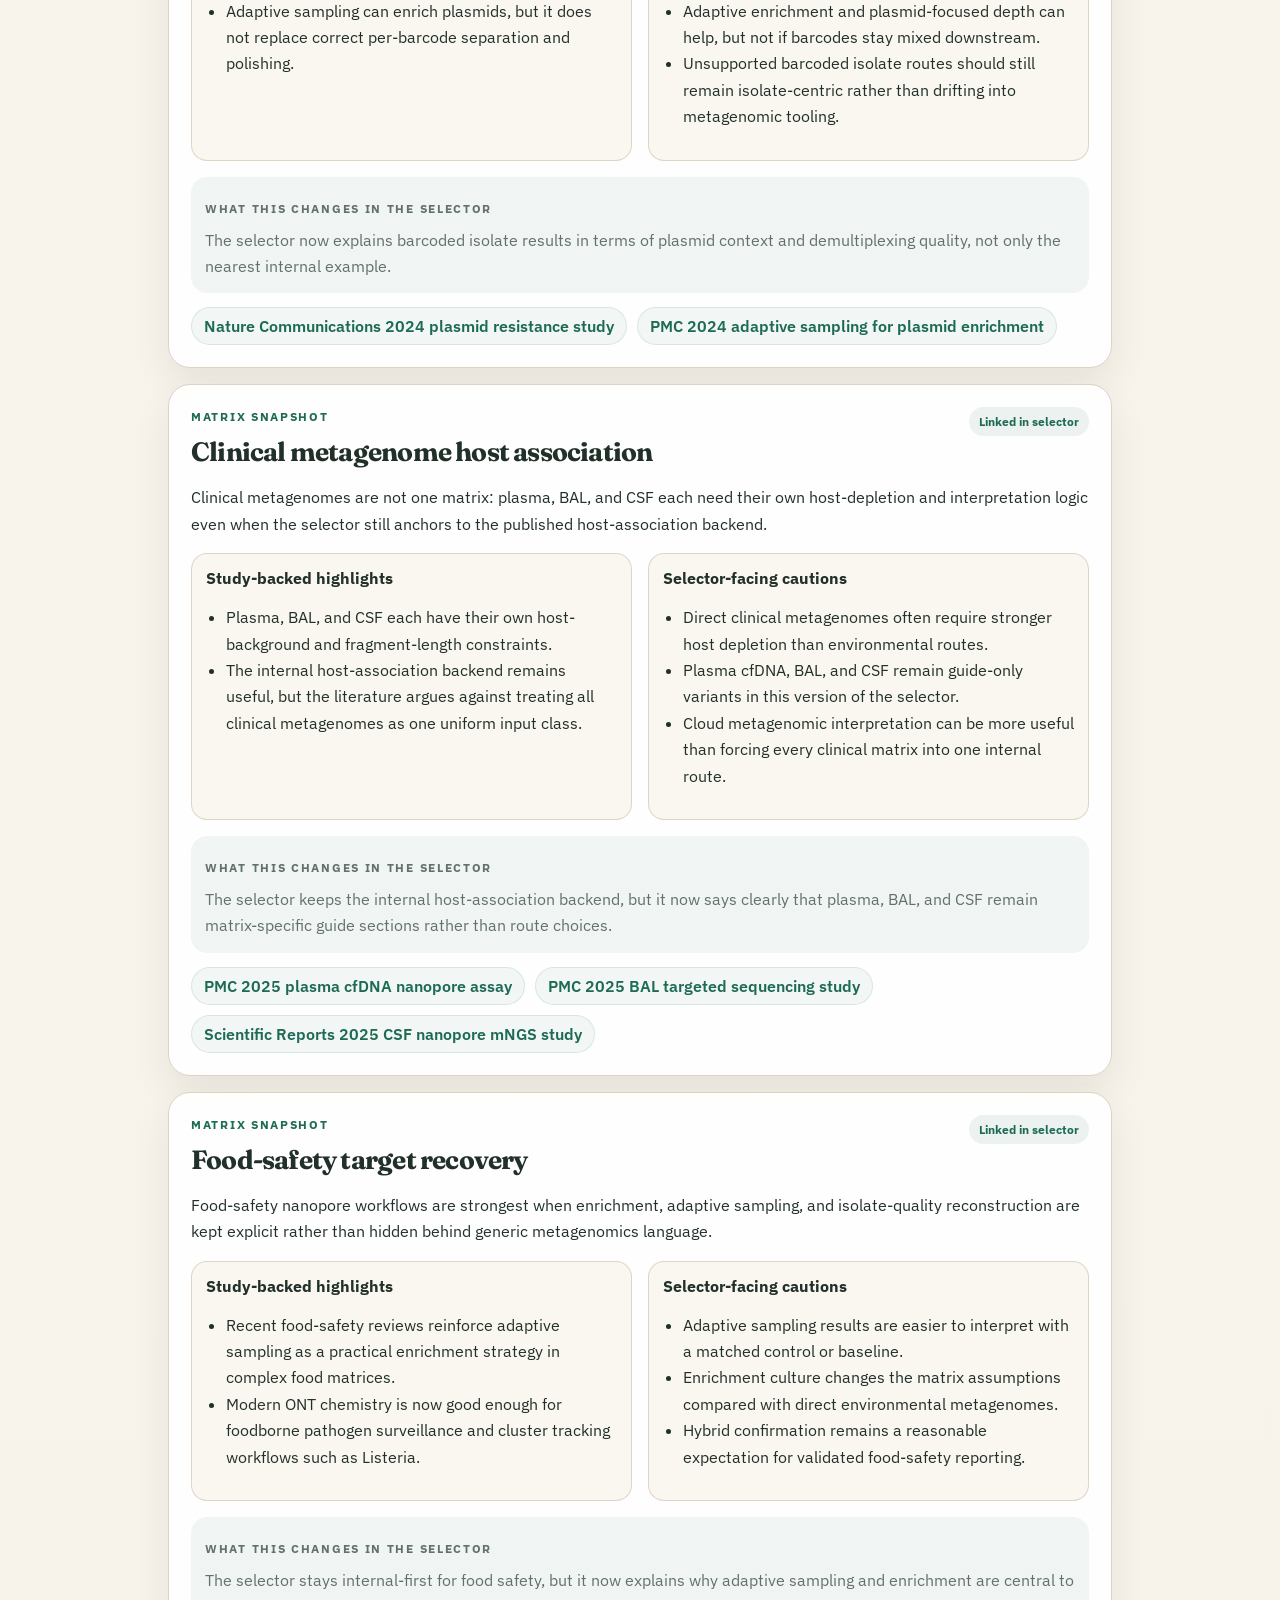
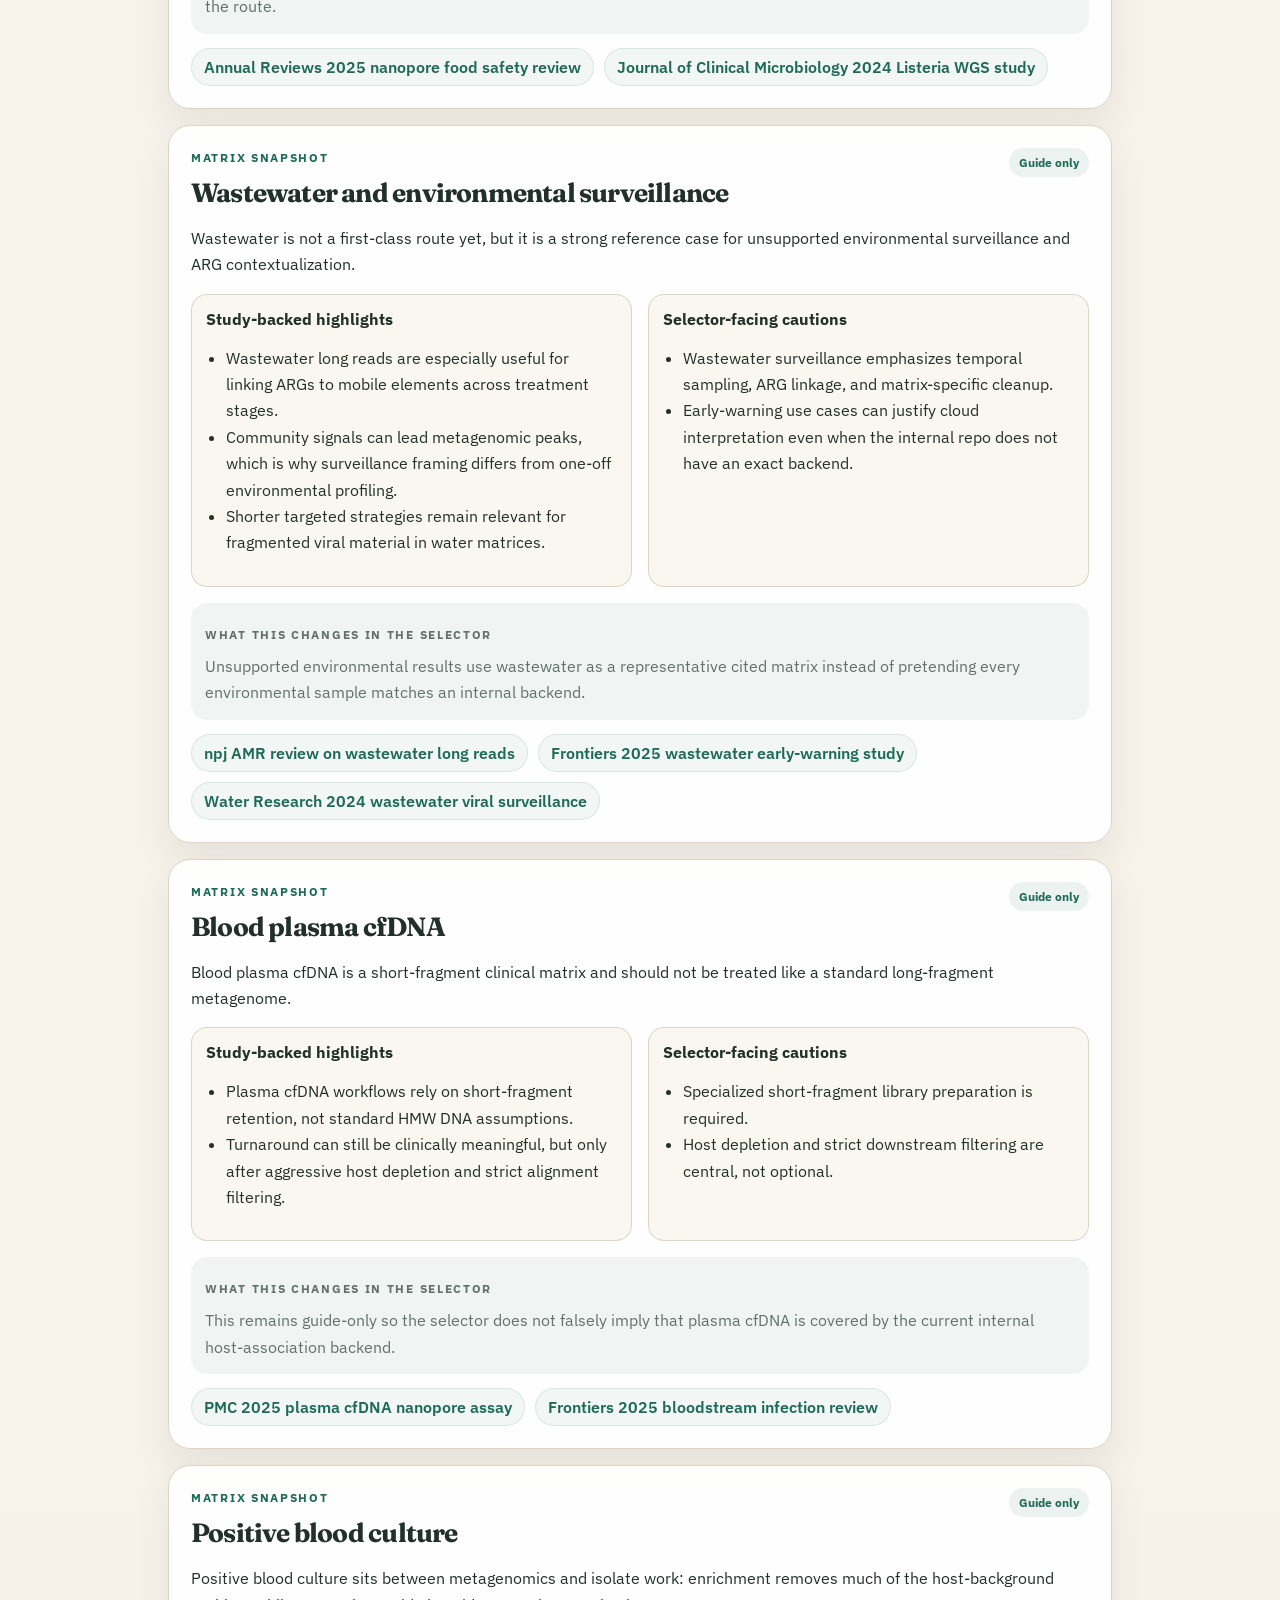
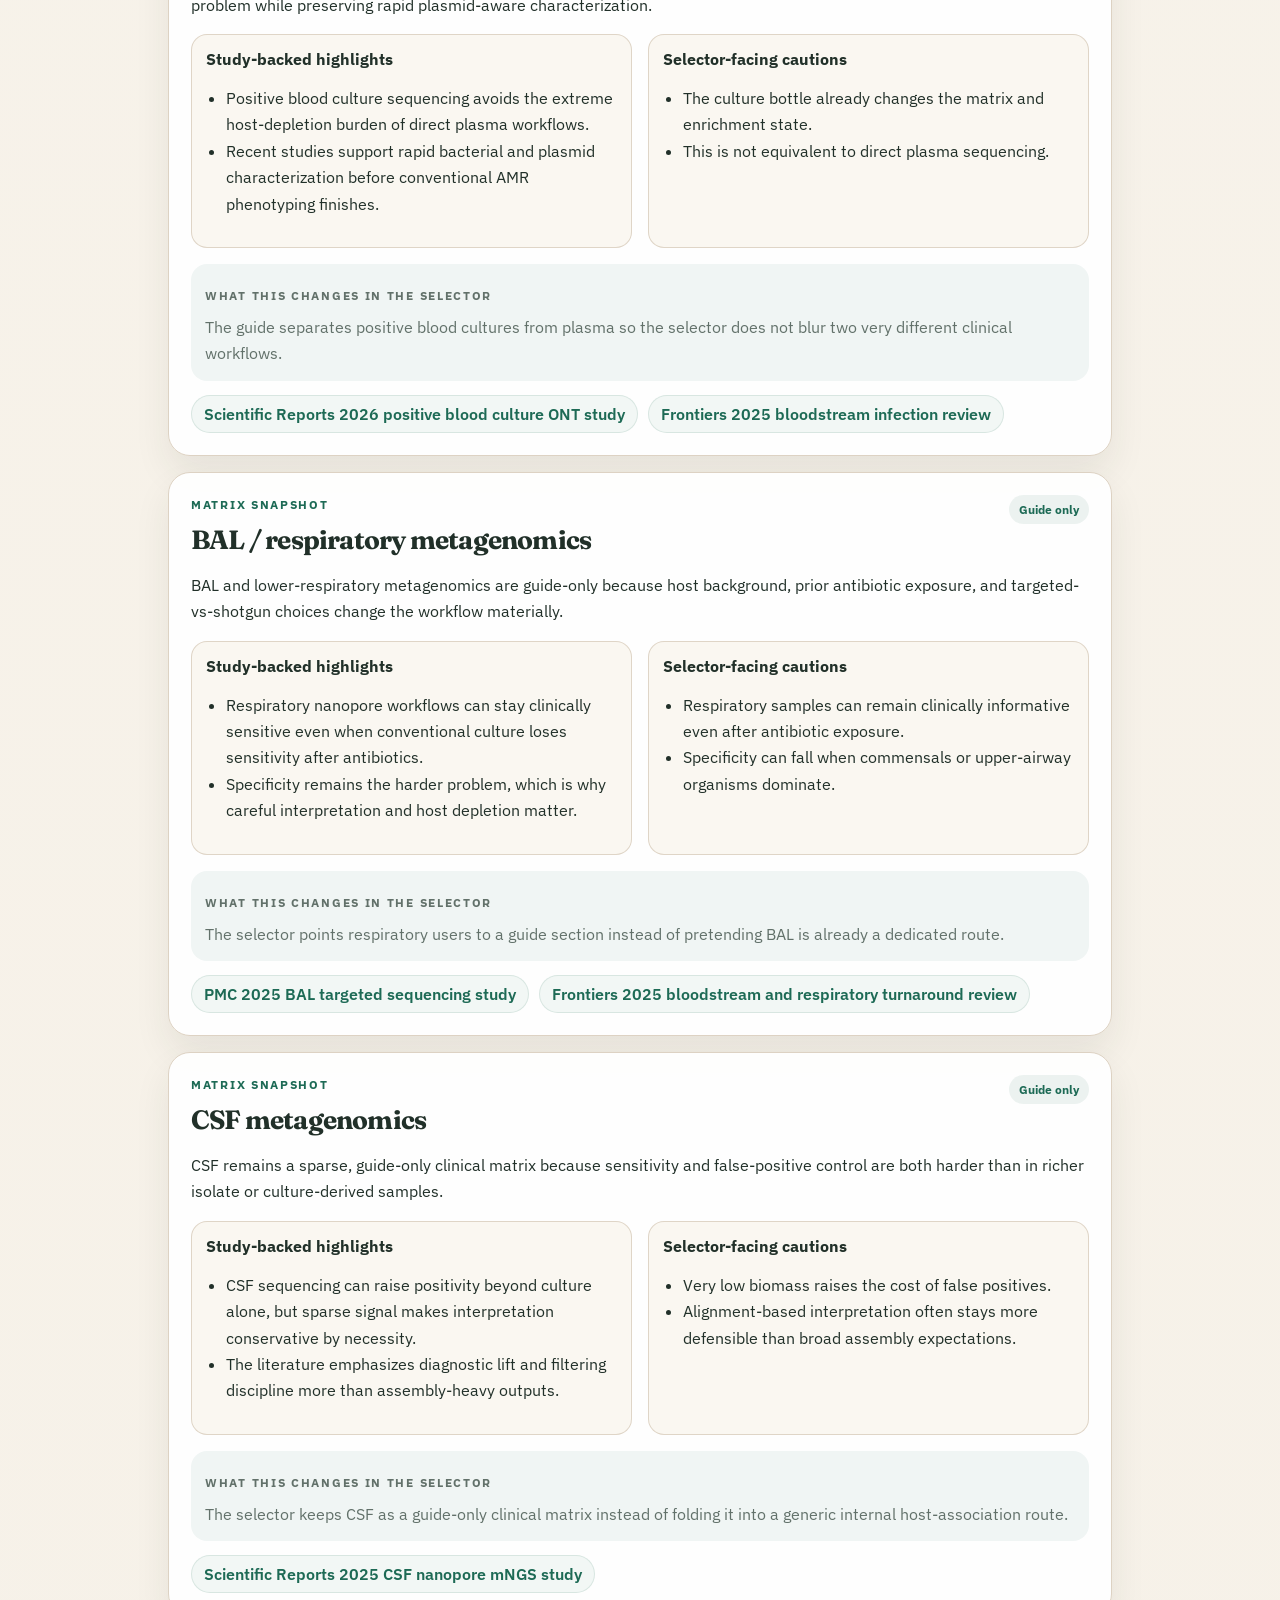
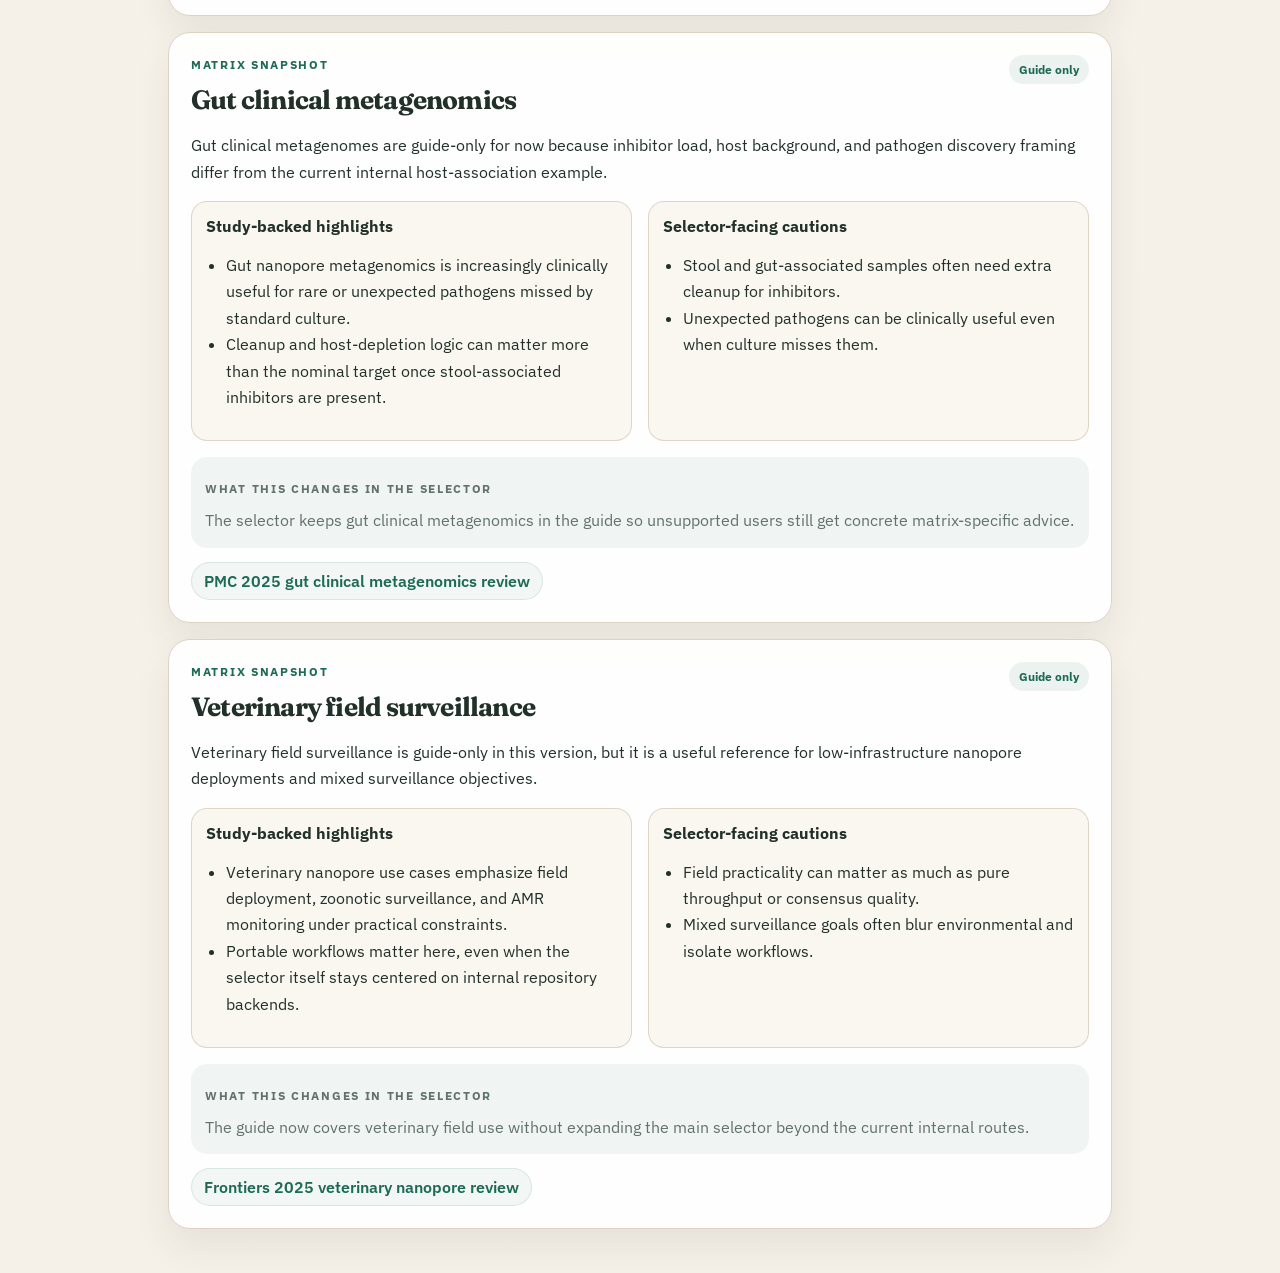
==== commit ecaf04fe: "docs: add matrix guidance to selector" ====
--- a/docs/nanopore-guide.html
+++ b/docs/nanopore-guide.html
@@ -6,7 +6,7 @@
   <meta name="viewport" content="width=device-width, initial-scale=1.0">
   <title>Nanopore Guide</title>
   <meta name="description"
-    content="Compact Nanopore guide for the GenomicsForOneHealth selector: input material, flow cells, kits, basecalling tiers, and when to use EPI2ME Labs or CZ ID.">
+    content="Compact Nanopore guide for the GenomicsForOneHealth selector: setup defaults, matrix-specific notes, and linked 2024-2026 literature snapshots.">
   <link rel="preconnect" href="https://fonts.googleapis.com">
   <link rel="preconnect" href="https://fonts.gstatic.com" crossorigin>
   <link
@@ -163,6 +163,58 @@
       color: var(--warn-text);
     }
 
+    .matrix-stack {
+      display: grid;
+      gap: 16px;
+    }
+
+    .matrix-head {
+      display: flex;
+      justify-content: space-between;
+      gap: 12px;
+      align-items: flex-start;
+    }
+
+    .matrix-head h2 {
+      margin-top: 8px;
+    }
+
+    .scope-badge {
+      display: inline-flex;
+      align-items: center;
+      justify-content: center;
+      padding: 7px 10px;
+      border-radius: 999px;
+      font-size: 0.74rem;
+      font-weight: 700;
+      background: rgba(29, 106, 85, 0.08);
+      color: var(--accent);
+      white-space: nowrap;
+    }
+
+    .citation-row {
+      display: flex;
+      flex-wrap: wrap;
+      gap: 10px;
+      margin-top: 14px;
+    }
+
+    .citation-row a {
+      display: inline-flex;
+      align-items: center;
+      padding: 8px 12px;
+      border-radius: 999px;
+      text-decoration: none;
+      font-weight: 600;
+      background: #f2f7f5;
+      color: var(--accent);
+      border: 1px solid rgba(29, 106, 85, 0.12);
+    }
+
+    .loading-note {
+      color: var(--muted);
+    }
+
     ul {
       padding-left: 20px;
     }
@@ -192,6 +244,7 @@
         <a href="#epi2me">EPI2ME Labs</a>
         <a href="#czid">CZ ID</a>
         <a href="#defaults">Practical defaults</a>
+        <a href="#matrix-snapshots">Matrix snapshots</a>
       </nav>
       <p><a class="back-link" href="index.html">Back to the selector</a></p>
     </header>
@@ -412,8 +465,93 @@
           </p>
         </div>
       </section>
+
+      <section id="matrix-snapshots">
+        <p class="section-label">Matrix snapshots</p>
+        <h2>Recent literature by sample type</h2>
+        <p>
+          These sections stay short on purpose. They are matrix-specific notes that the selector can point to when a
+          route is supported, approximate, or still guide-only.
+        </p>
+      </section>
+
+      <div id="matrix-sections" class="matrix-stack">
+        <section>
+          <p class="loading-note">Loading matrix-specific guide sections...</p>
+        </section>
+      </div>
     </div>
   </main>
+  <script>
+    function escapeHtml(value) {
+      return String(value)
+        .replaceAll("&", "&amp;")
+        .replaceAll("<", "&lt;")
+        .replaceAll(">", "&gt;")
+        .replaceAll('"', "&quot;");
+    }
+
+    function renderMatrixProfile(profile) {
+      const scopeLabel = profile.scope === "route_attached" ? "Linked in selector" : "Guide only";
+      const highlights = (profile.guide_highlights || [])
+        .map((item) => `<li>${escapeHtml(item)}</li>`)
+        .join("");
+      const warnings = (profile.selector_warnings || [])
+        .map((item) => `<li>${escapeHtml(item)}</li>`)
+        .join("");
+      const citations = (profile.citations || [])
+        .map((citation) => `<a href="${escapeHtml(citation.url)}" target="_blank" rel="noreferrer">${escapeHtml(citation.label)}</a>`)
+        .join("");
+
+      return `
+        <section id="${escapeHtml(profile.guide_section_id)}">
+          <div class="matrix-head">
+            <div>
+              <p class="section-label">Matrix snapshot</p>
+              <h2>${escapeHtml(profile.label)}</h2>
+            </div>
+            <span class="scope-badge">${escapeHtml(scopeLabel)}</span>
+          </div>
+          <p>${escapeHtml(profile.selector_summary)}</p>
+          <div class="two-col">
+            <div class="subcard">
+              <h3>Study-backed highlights</h3>
+              <ul>${highlights}</ul>
+            </div>
+            <div class="subcard">
+              <h3>Selector-facing cautions</h3>
+              <ul>${warnings}</ul>
+            </div>
+          </div>
+          <div class="impact">
+            <p class="impact-label">What this changes in the selector</p>
+            <p>${escapeHtml(profile.what_this_changes)}</p>
+          </div>
+          <div class="citation-row">${citations}</div>
+        </section>
+      `;
+    }
+
+    fetch("data/matrix_profiles.json")
+      .then((response) => {
+        if (!response.ok) {
+          throw new Error("Failed to load matrix profiles");
+        }
+        return response.json();
+      })
+      .then((profiles) => {
+        const matrixRoot = document.getElementById("matrix-sections");
+        matrixRoot.innerHTML = profiles.map(renderMatrixProfile).join("");
+      })
+      .catch((error) => {
+        const matrixRoot = document.getElementById("matrix-sections");
+        matrixRoot.innerHTML = `
+          <section>
+            <p class="warning">${escapeHtml(error.message)}</p>
+          </section>
+        `;
+      });
+  </script>
 </body>
 
 </html>
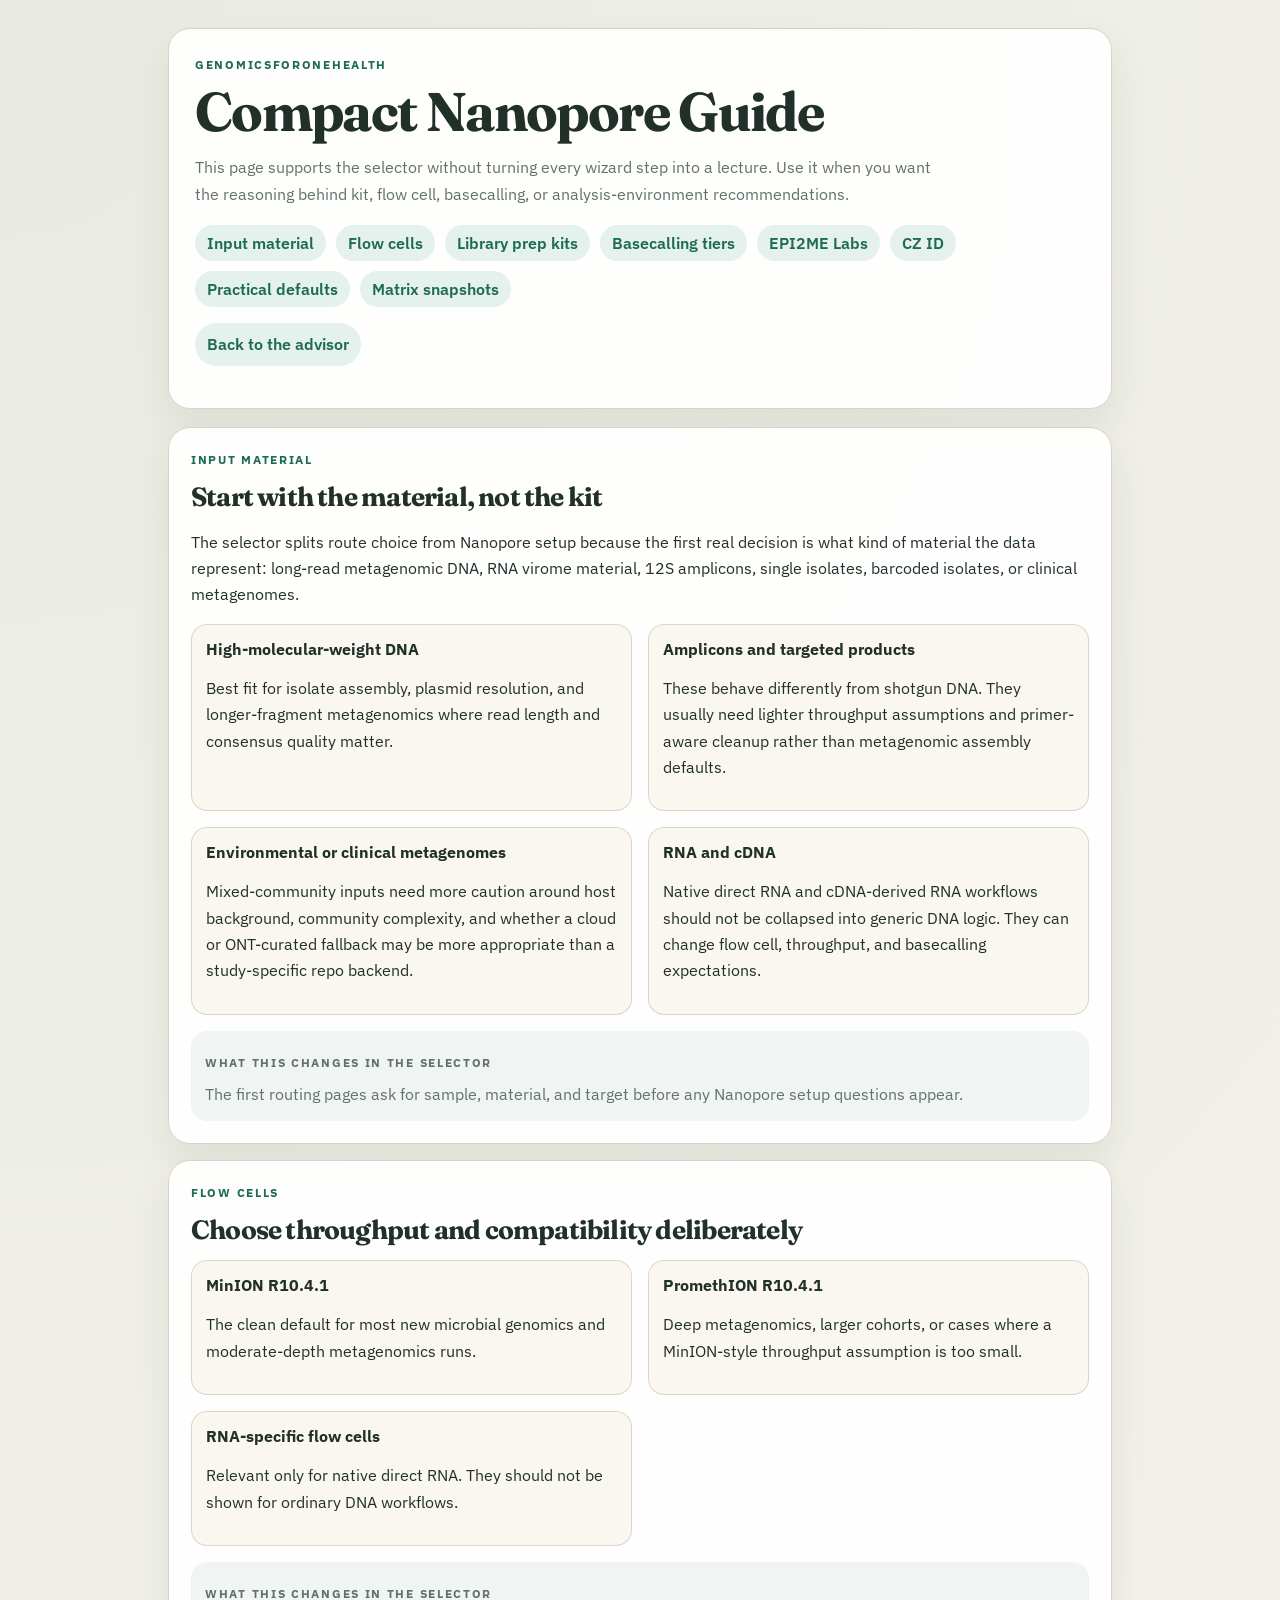
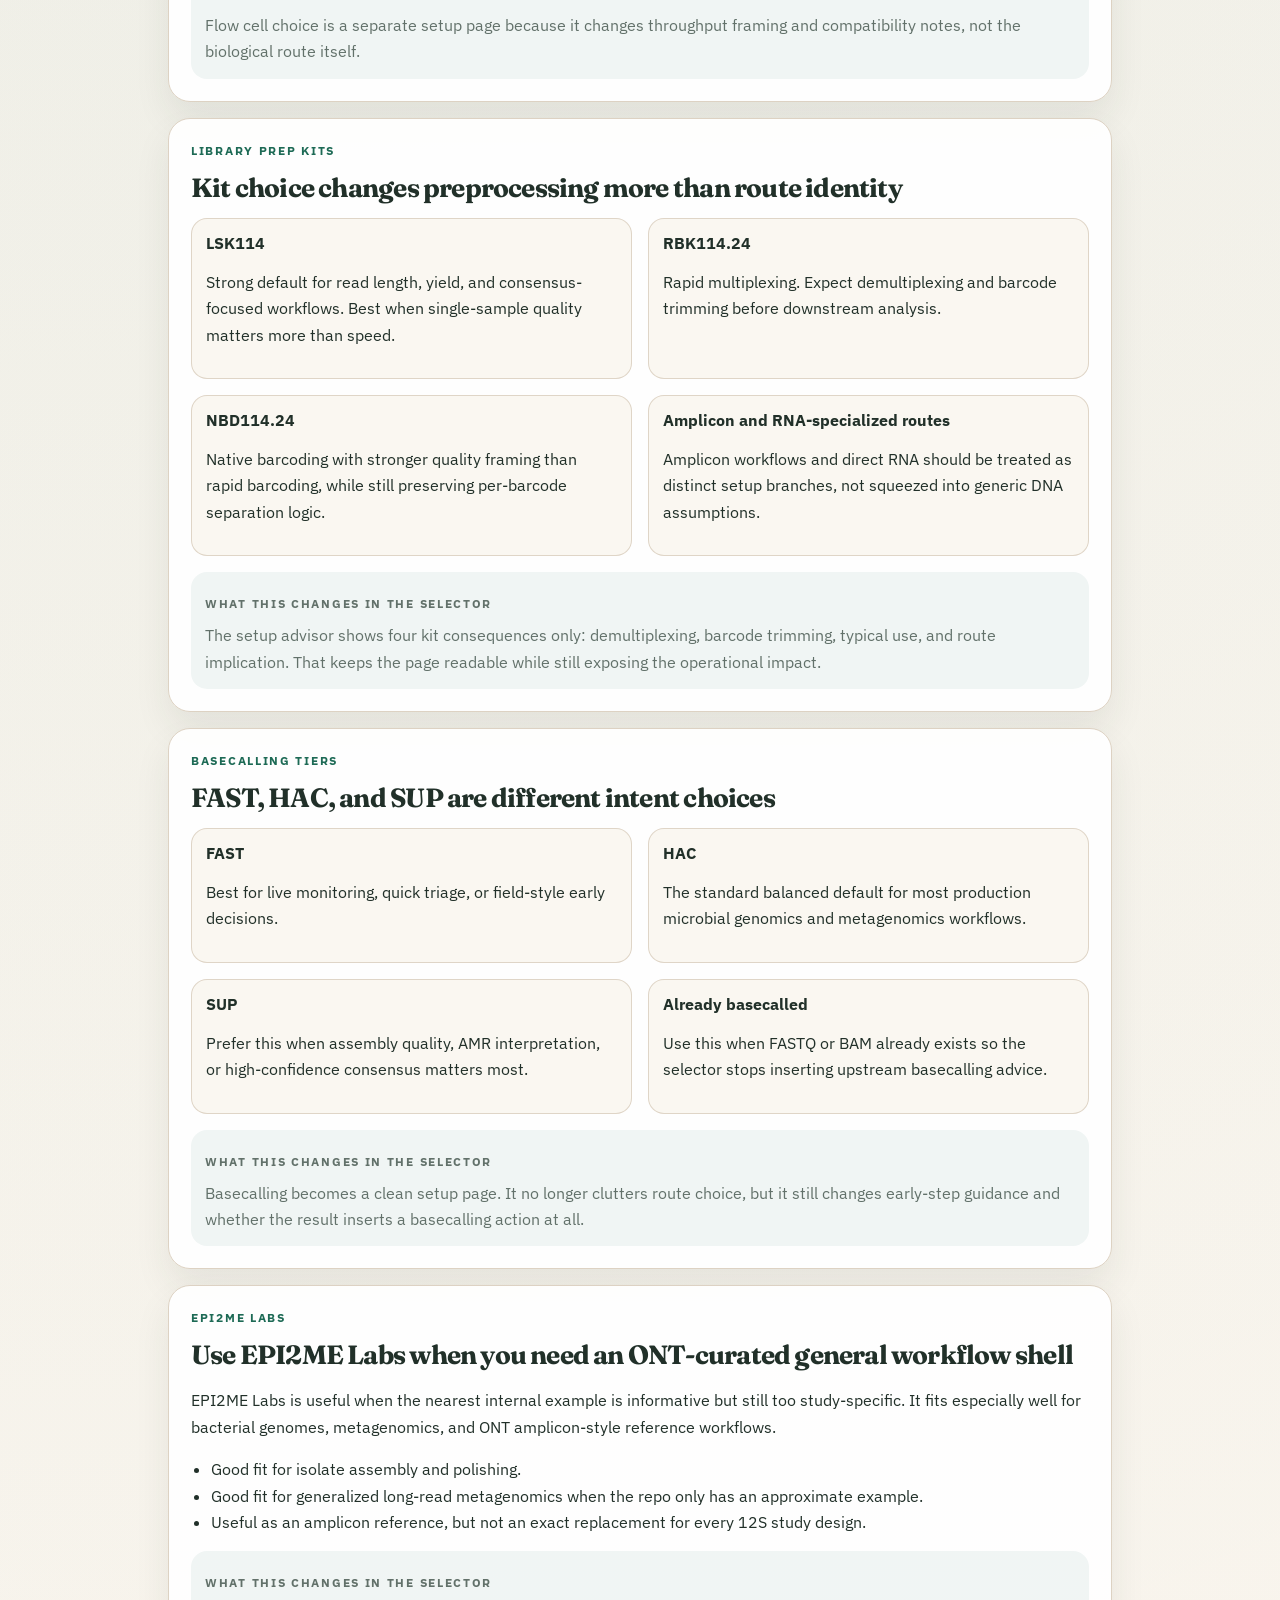
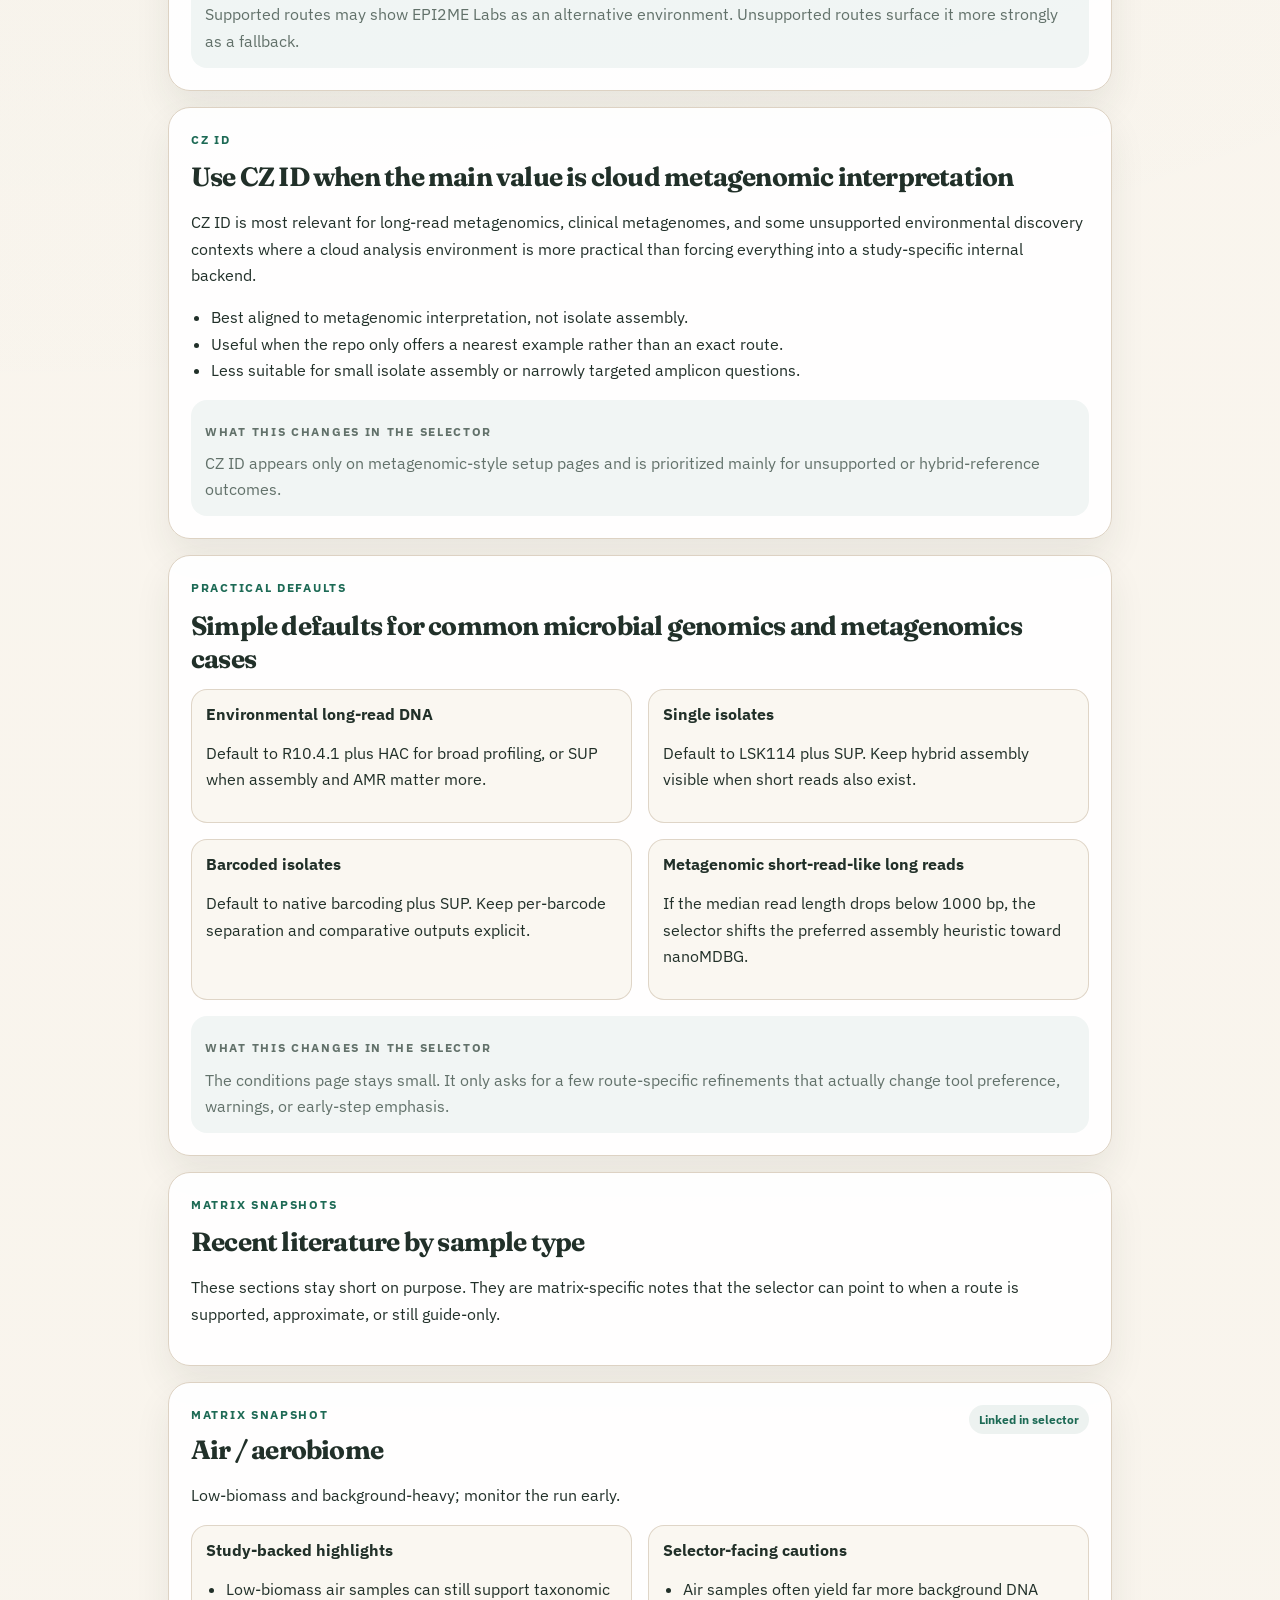
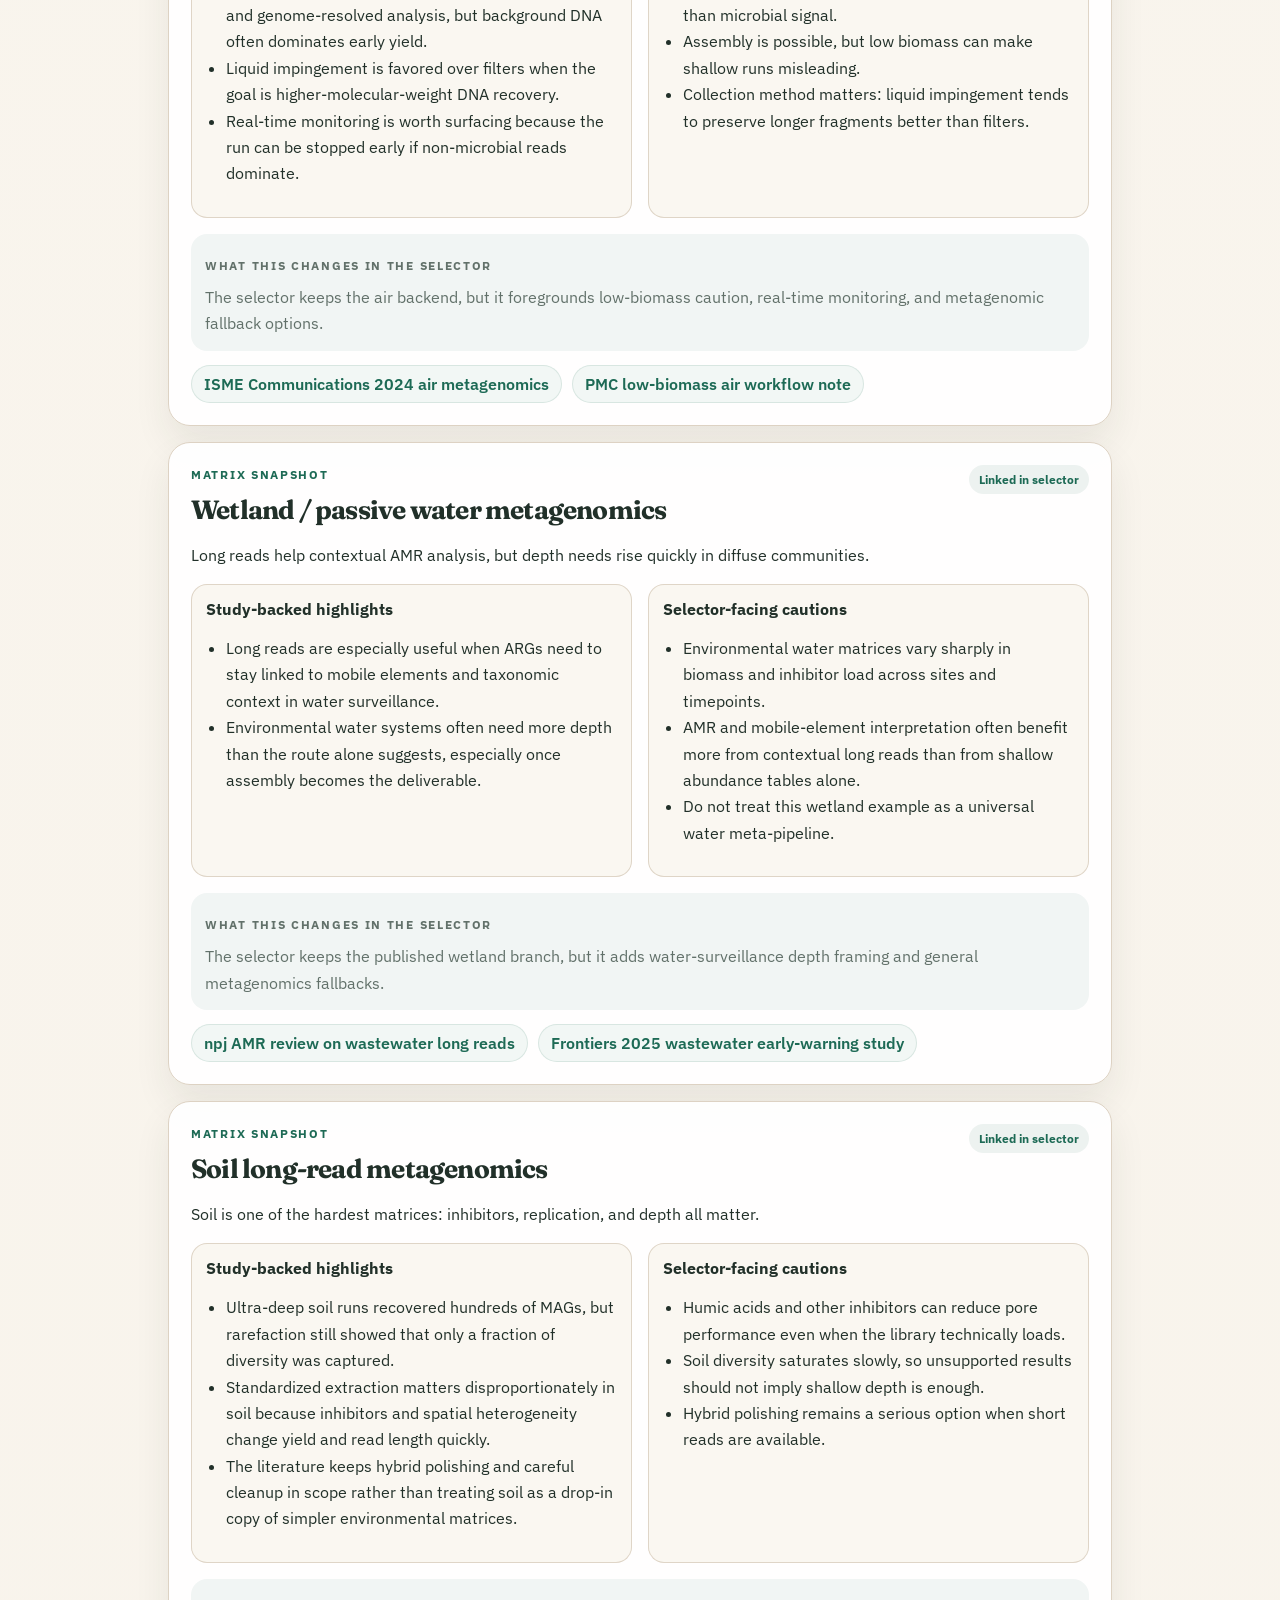
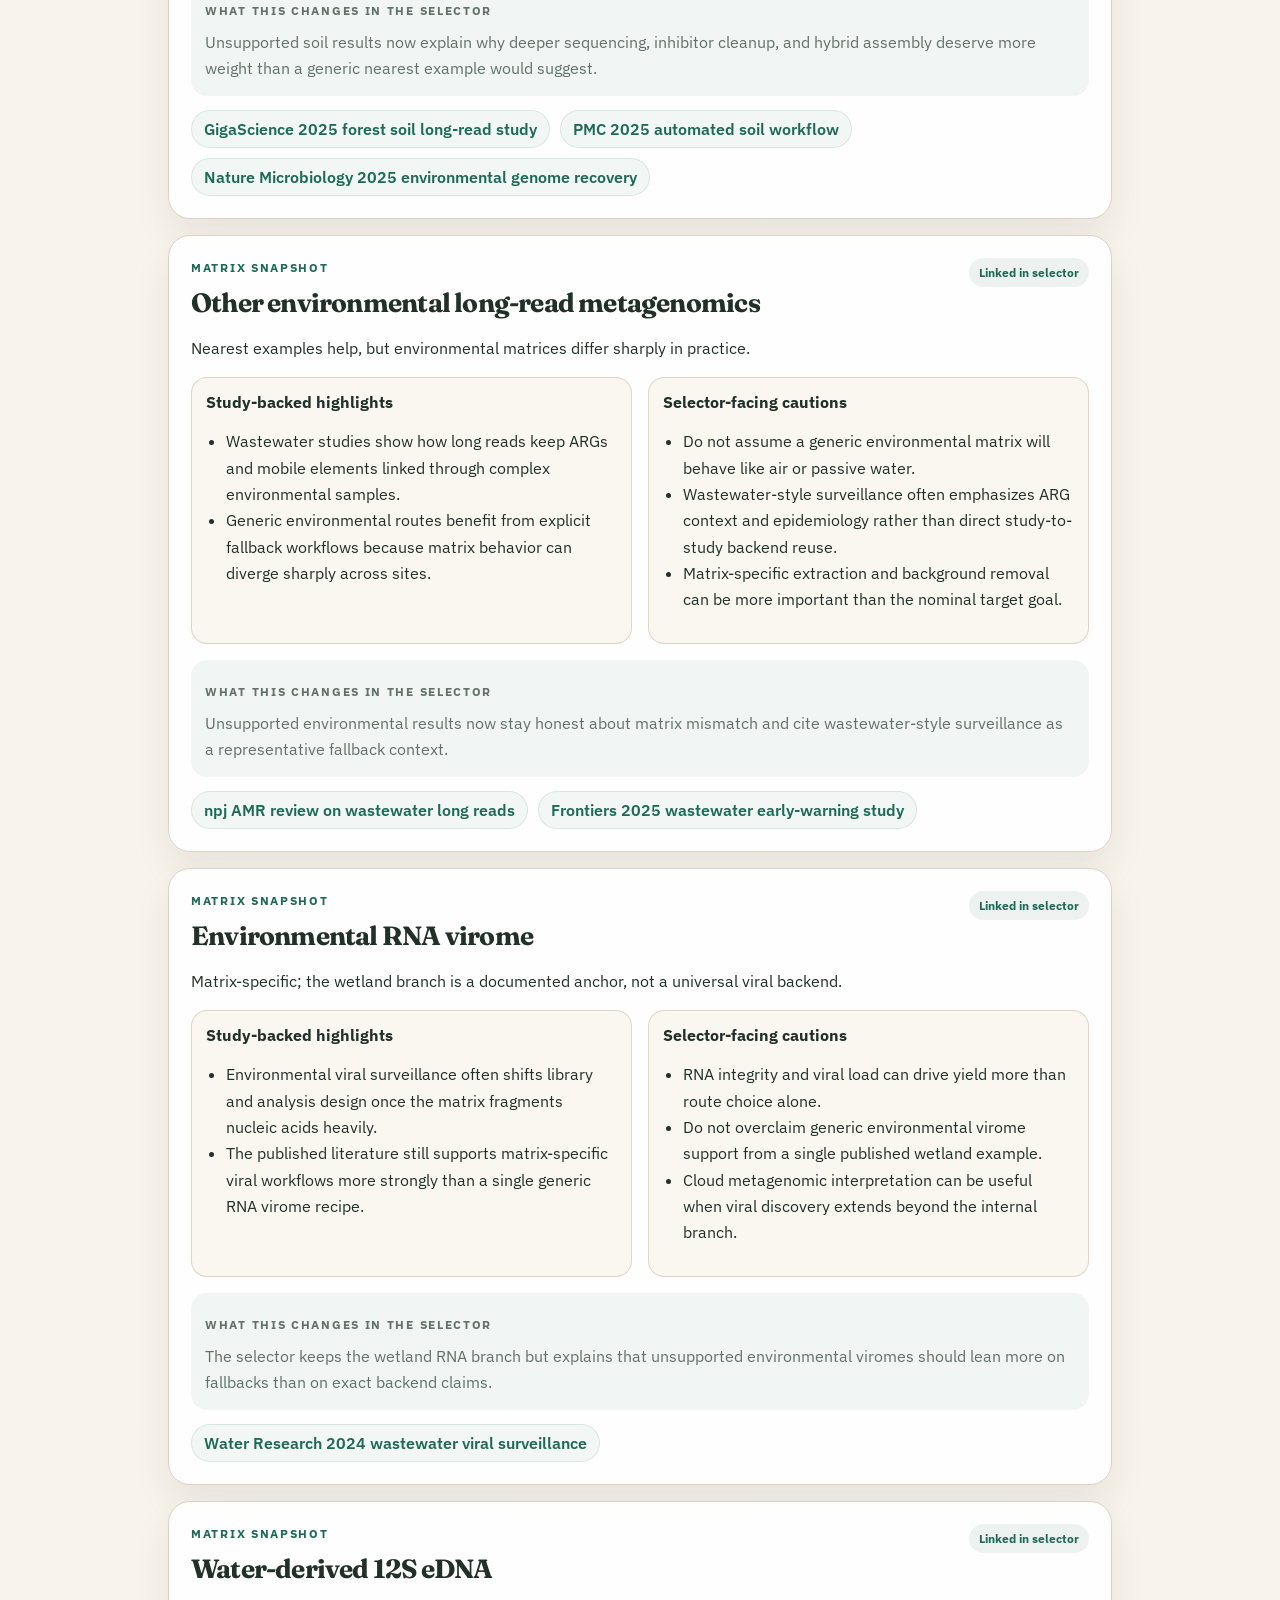
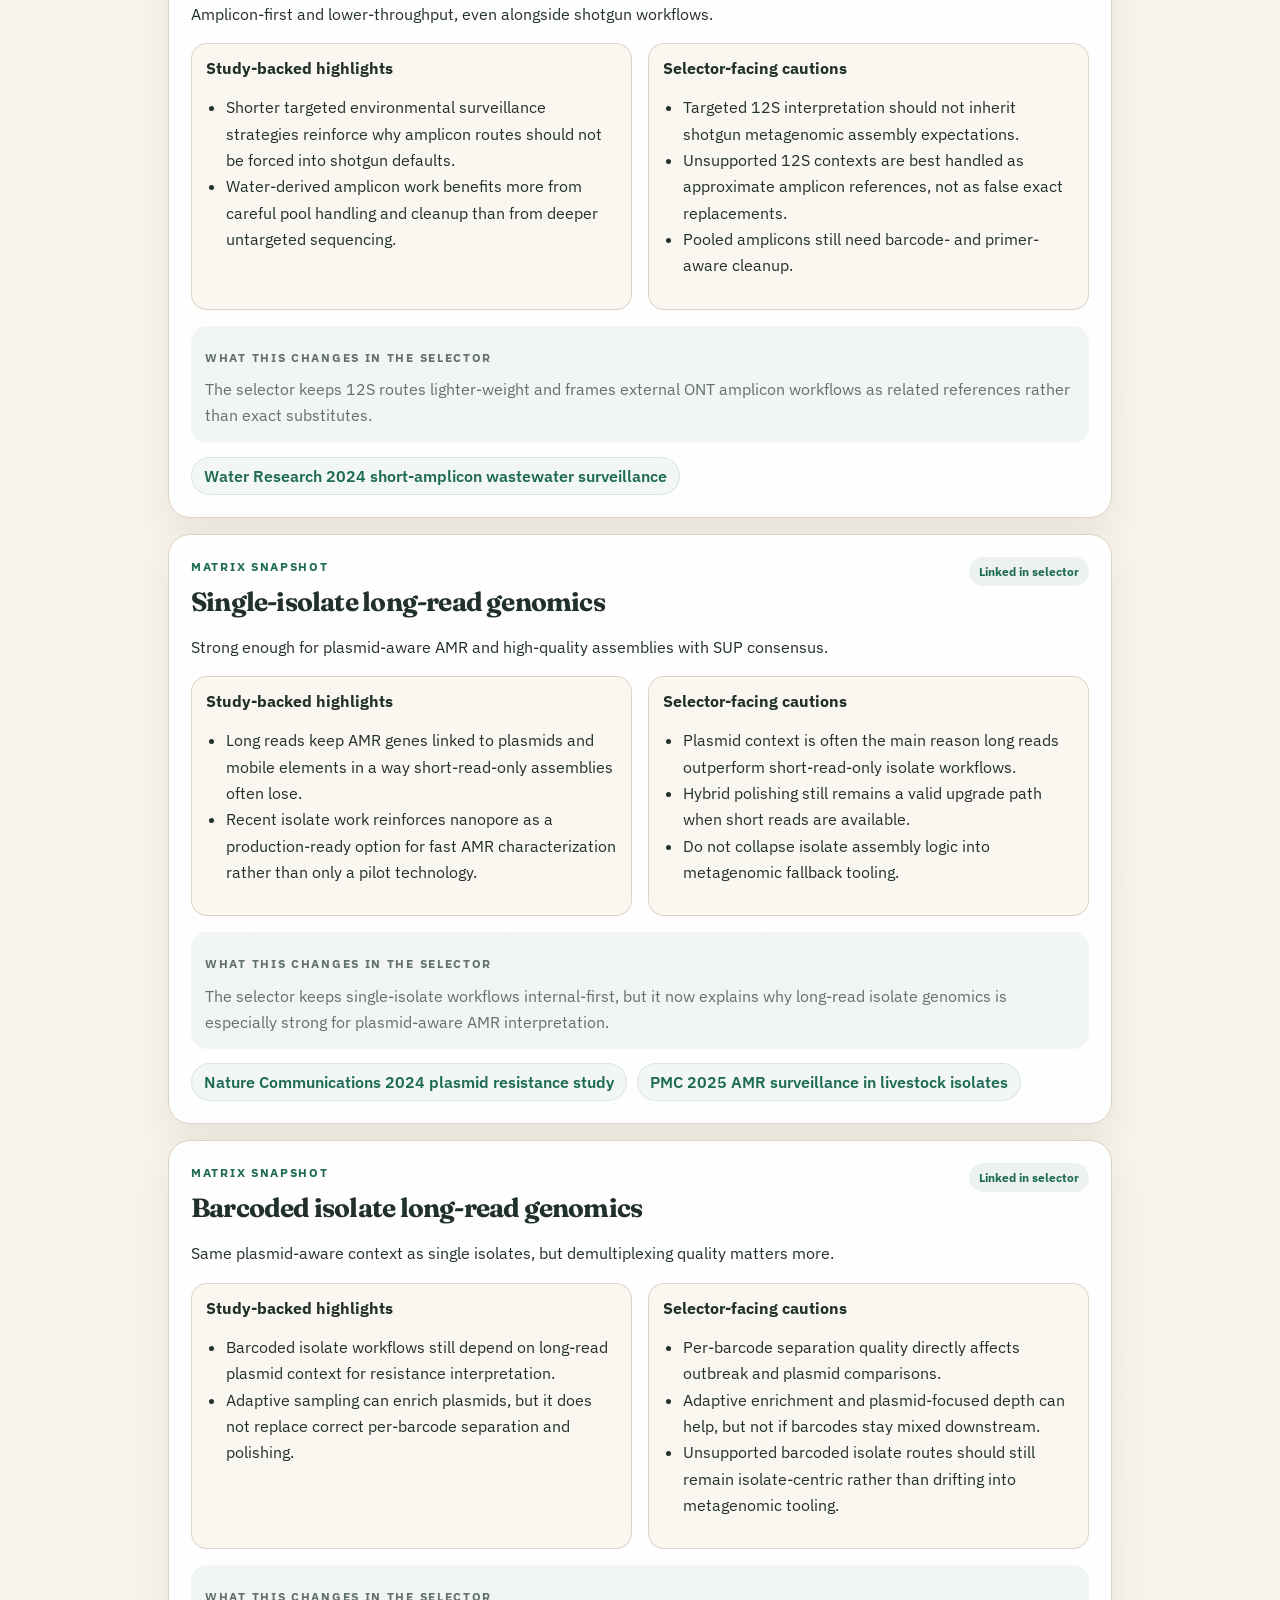
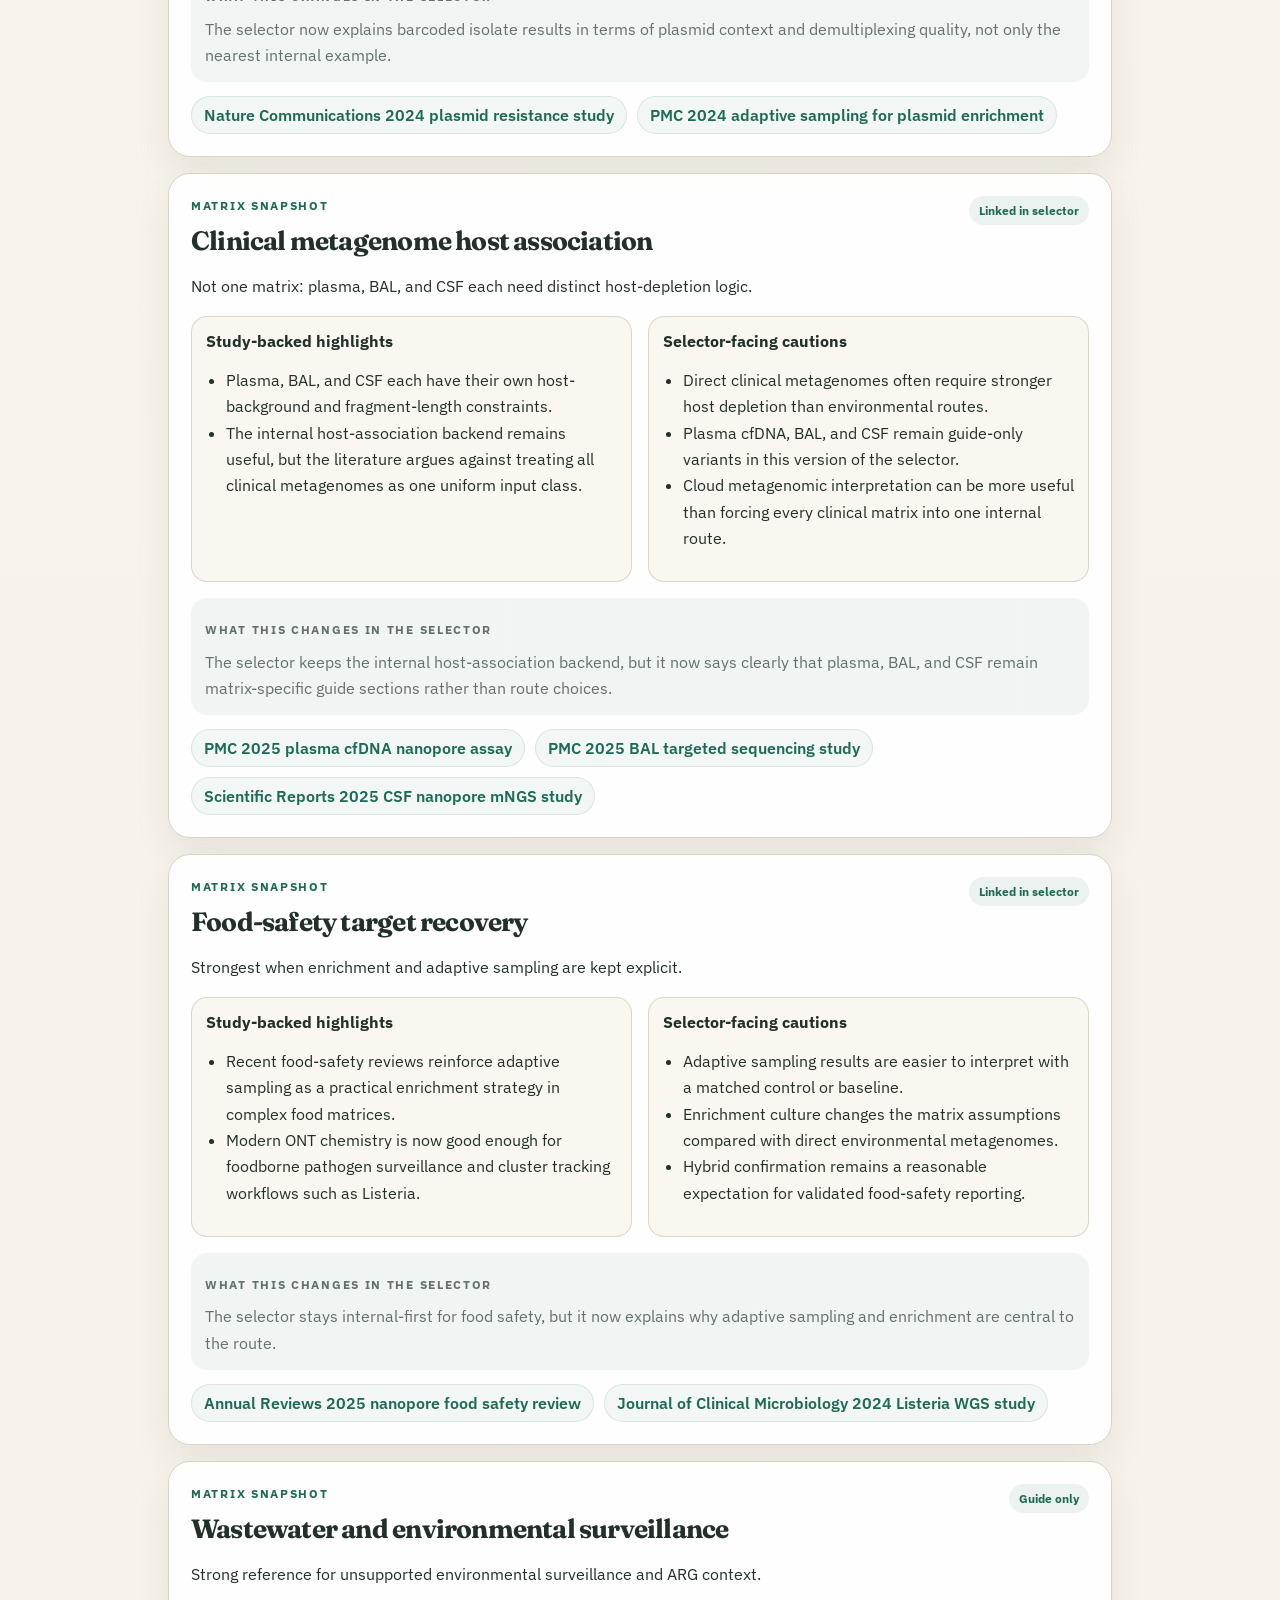
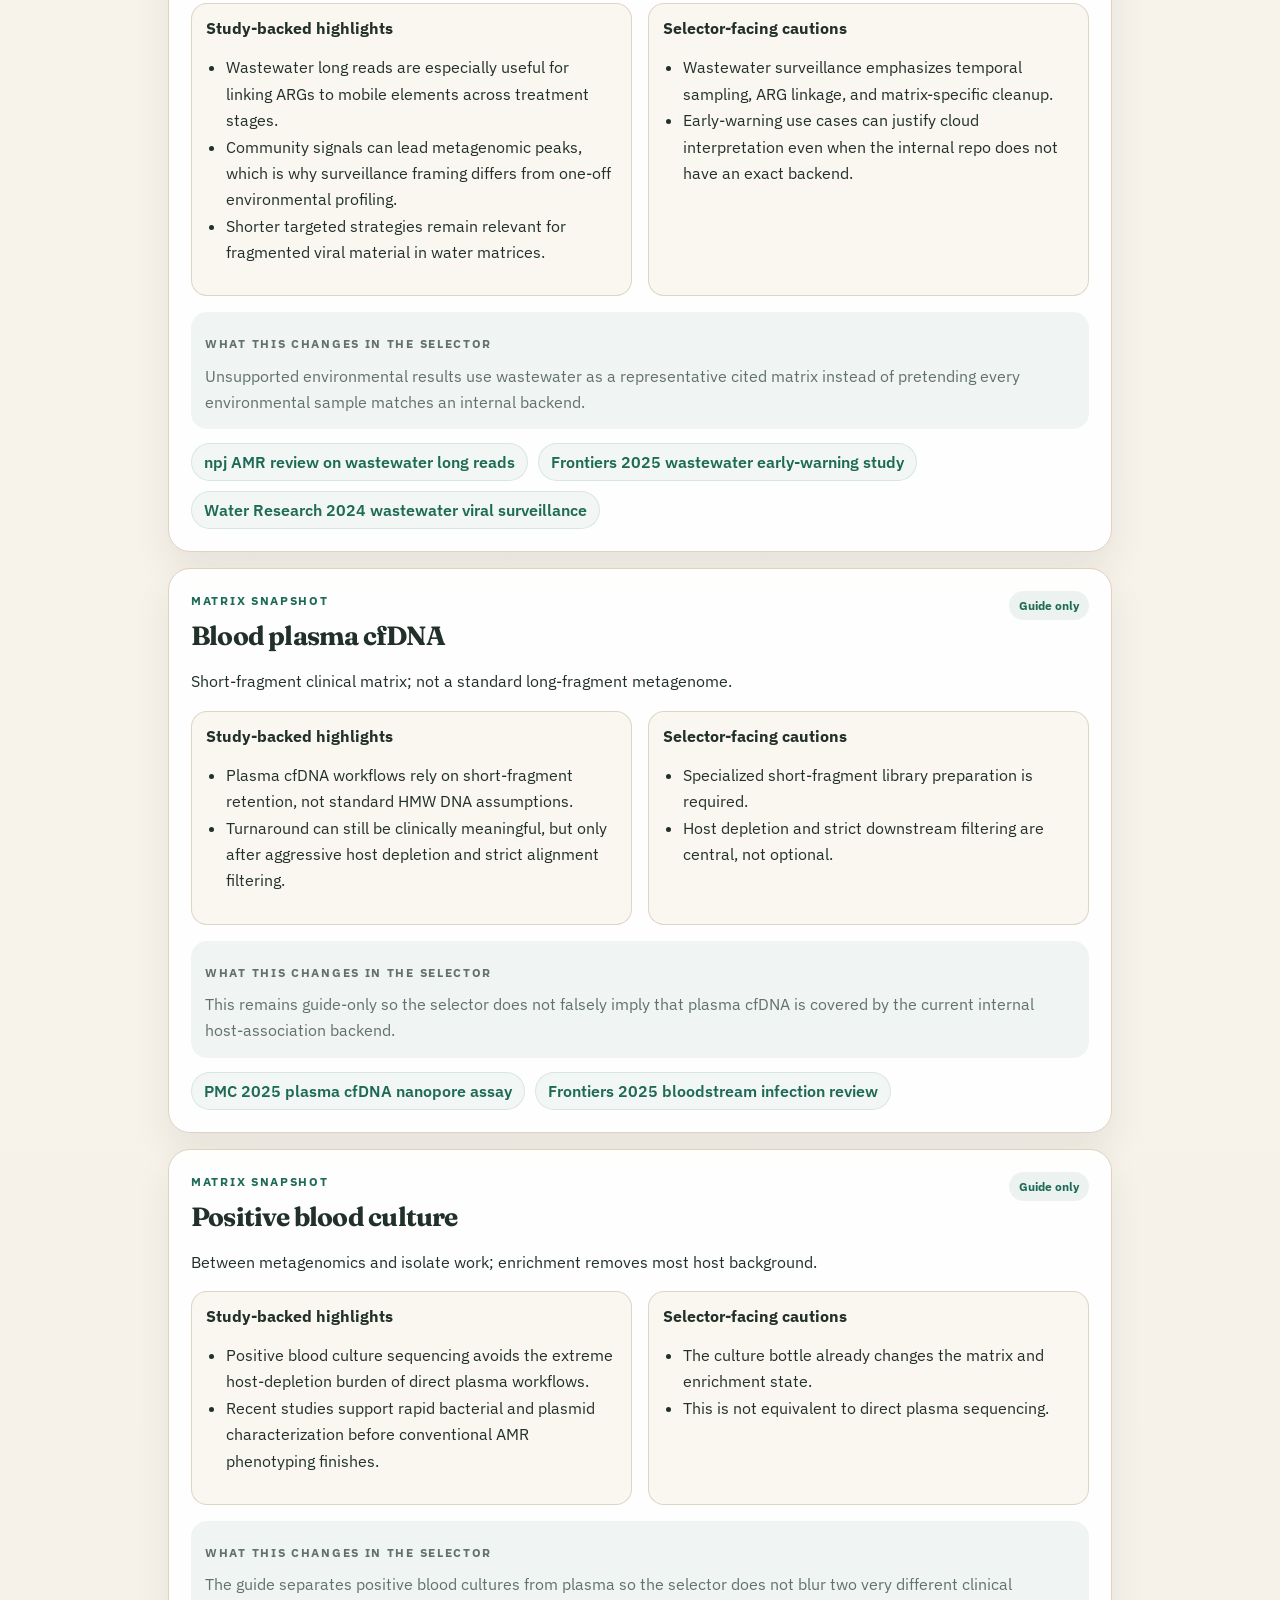
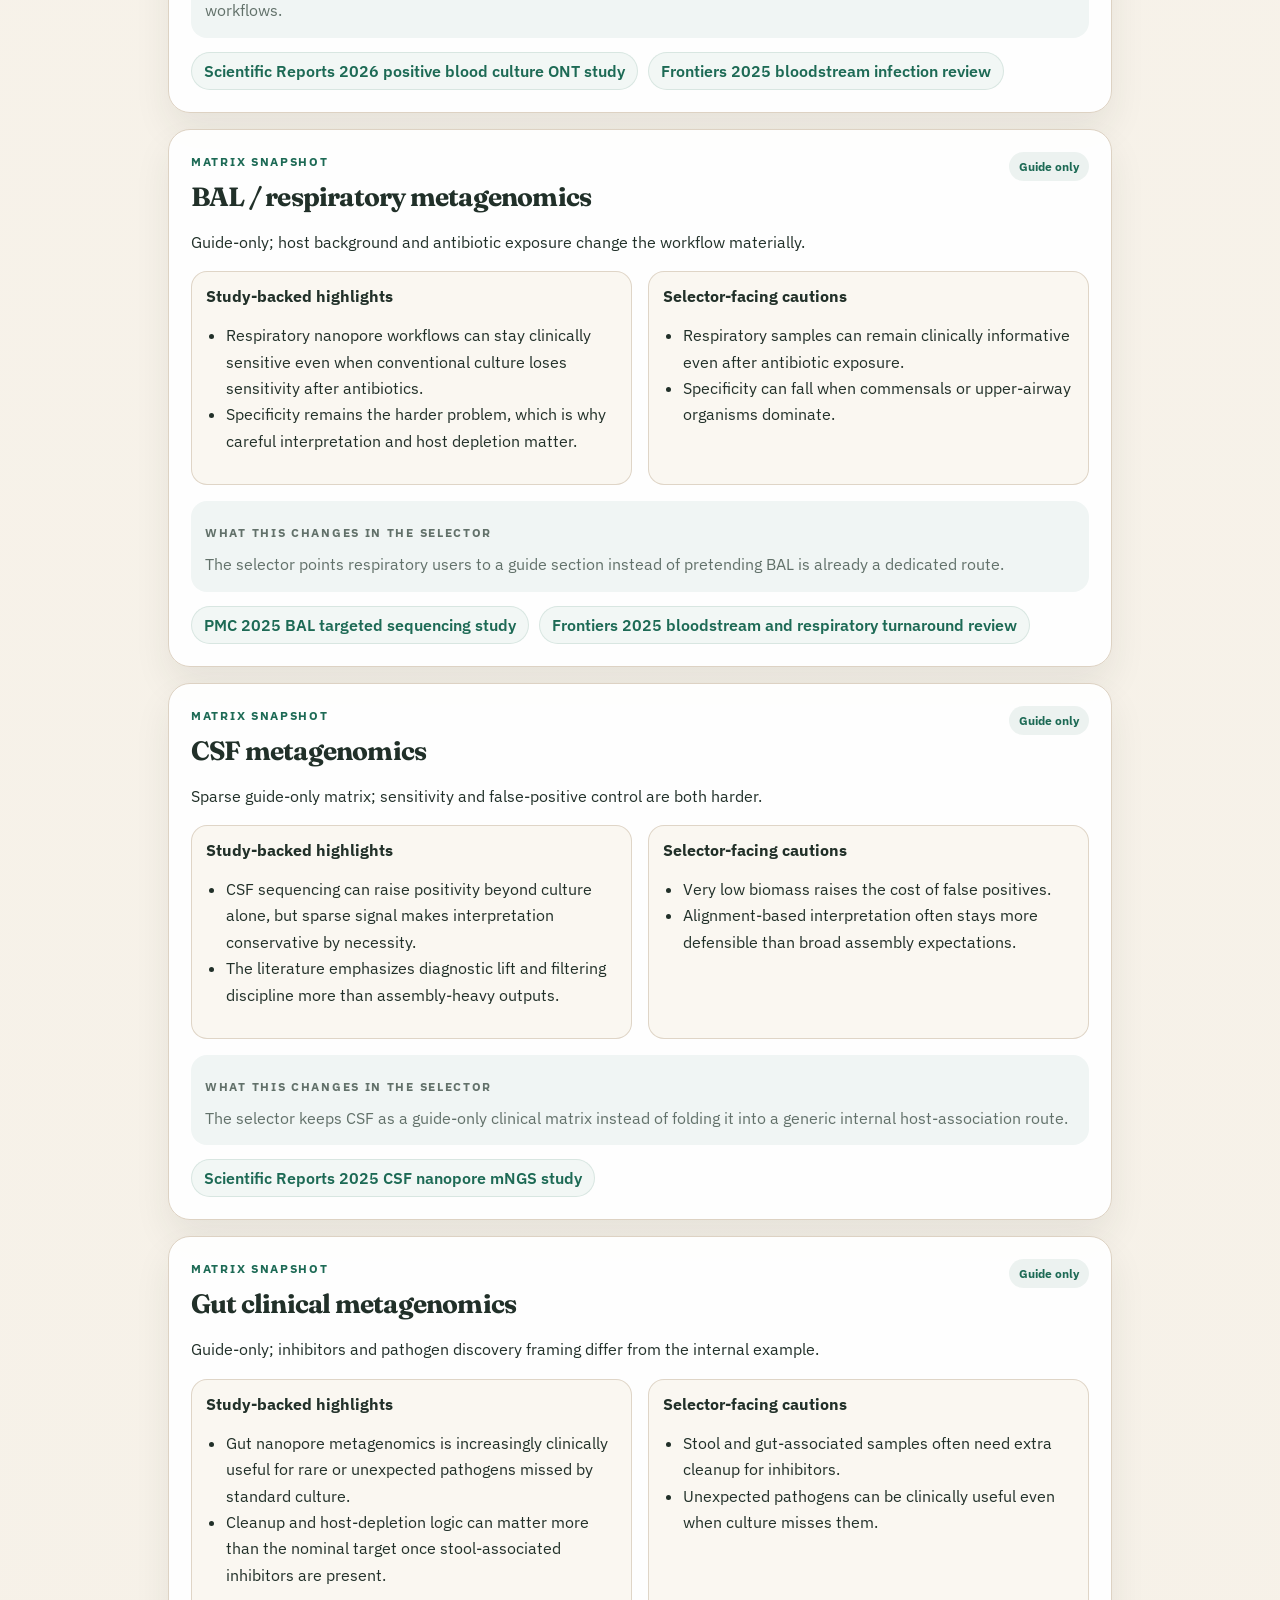
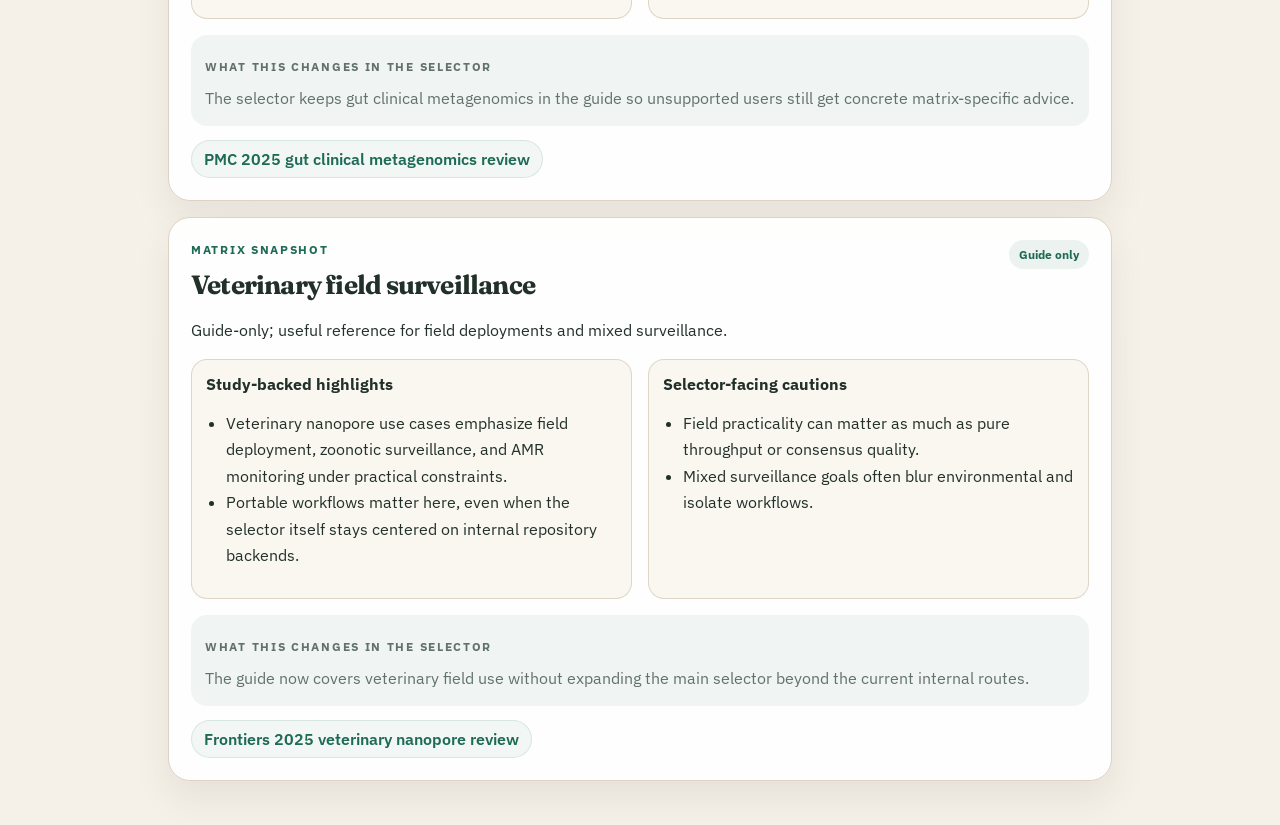
==== commit 146807d8: "feat: replace pipeline selector with rules-based advisor Transform the selector from a manual setup " ====
--- a/docs/nanopore-guide.html
+++ b/docs/nanopore-guide.html
@@ -246,7 +246,7 @@
         <a href="#defaults">Practical defaults</a>
         <a href="#matrix-snapshots">Matrix snapshots</a>
       </nav>
-      <p><a class="back-link" href="index.html">Back to the selector</a></p>
+      <p><a class="back-link" href="index.html">Back to the advisor</a></p>
     </header>
 
     <div class="stack">
